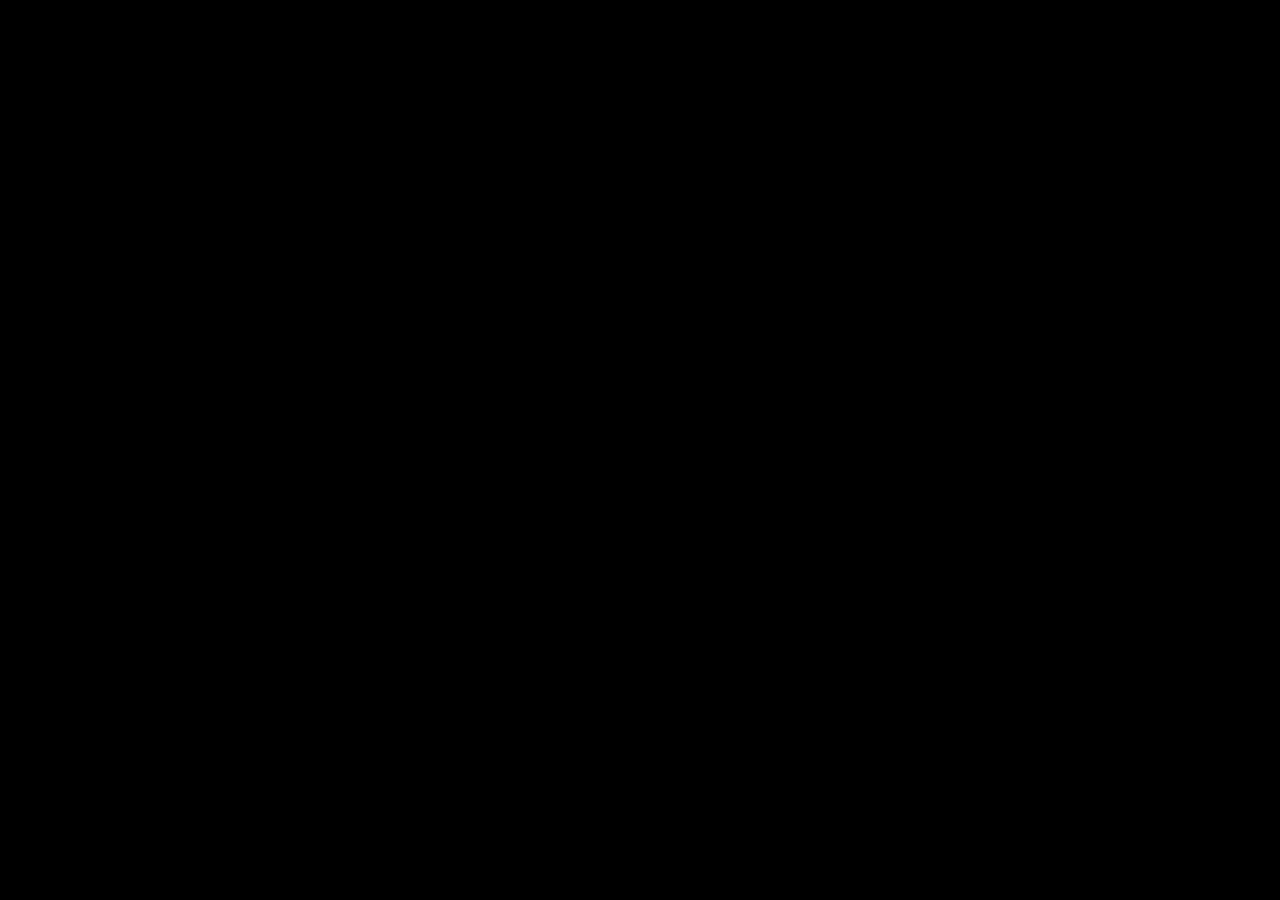
==== index.html @ 33eb742a "Deploy live from V4 source at 844d95bc7da81bb0141fb9010757ad076b0948d5" ====
<!DOCTYPE html><html><head><meta charSet="utf-8"/><meta http-equiv="x-ua-compatible" content="ie=edge"/><meta name="viewport" content="width=device-width, initial-scale=1, shrink-to-fit=no"/><meta name="generator" content="Gatsby 5.12.4"/><style data-href="/styles.d63b2c38c464e5349382.css" data-identity="gatsby-global-css">.Foot1{color:#fff;display:flex;flex-direction:row;font-family:Poppins,sans-serif;height:auto;justify-content:space-around;padding:40px 10px;text-align:start;vertical-align:top;width:100%}.Foot2{background-color:#000;height:8vh;width:100%}.Foot1 ul li{font-size:14px;font-weight:400;list-style:none;padding:5px;text-decoration:none}.Foot1 a{color:#fff;cursor:pointer;text-decoration:none}.Foot1 a:hover{color:hsla(0,0%,100%,.9);text-decoration:underline}.Foot1 ul h1{font-size:18px;font-weight:800;padding:5px}.foot-icons{padding:5px;text-align:start}.foot-icons .icons ul{cursor:pointer;display:flex;flex-direction:row;gap:5px}.foot-icons p{color:#8b8d8f;font-size:14px}.foot-icons span,.icons li{color:#ffc400;font-size:18px;padding:3px}.icons{display:flex}.Dotted-Img{margin:0 10px;position:relative}.Dotted-Img img{display:block;width:100%}.Dotted-Img div{color:#ffc400;font-size:18px;left:50%;position:absolute;top:50%;transform:translate(-50%,-50%)}.foot-icons span{margin-right:10px}.foot-icons p{margin-bottom:10px}@media only screen and (max-width:600px){.Foot1{align-items:start;flex-direction:column;justify-content:start;padding:30px 0}.foot-icons{margin-bottom:-20px;margin-top:-30px;padding:20px}.icons{align-items:center;gap:30px;justify-content:space-between;margin:0 auto;padding:0;width:65%}.Dotted-Img img{width:auto}ul{margin-bottom:30px;padding:20px}}@font-face{font-display:swap;font-family:Bebas Neue;font-style:normal;font-weight:400;src:url([data-uri]) format("woff2"),url([data-uri]) format("woff");unicode-range:u+0100-02af,u+0300-0301,u+0303-0304,u+0308-0309,u+0323,u+0329,u+1e??,u+2020,u+20a0-20ab,u+20ad-20cf,u+2113,u+2c60-2c7f,u+a720-a7ff}@font-face{font-display:swap;font-family:Bebas Neue;font-style:normal;font-weight:400;src:url(/static/bebas-neue-latin-400-normal-2722c396c28250094a8cdb3e71c4bd87.woff2) format("woff2"),url(/static/bebas-neue-latin-400-normal-002af816cd5dd8d1c607b4b5d767f0be.woff) format("woff");unicode-range:u+00??,u+0131,u+0152-0153,u+02bb-02bc,u+02c6,u+02da,u+02dc,u+0300-0301,u+0303-0304,u+0308-0309,u+0323,u+0329,u+2000-206f,u+2074,u+20ac,u+2122,u+2191,u+2193,u+2212,u+2215,u+feff,u+fffd}@font-face{font-display:swap;font-family:Poppins;font-style:normal;font-weight:400;src:url(/static/poppins-devanagari-400-normal-64d5f06ee726edd58ca33456c8ead0cb.woff2) format("woff2"),url(/static/poppins-devanagari-400-normal-0e11b62db931f85340d4f7c0a791a2d4.woff) format("woff");unicode-range:u+0900-097f,u+1cd0-1cf9,u+200c-200d,u+20a8,u+20b9,u+25cc,u+a830-a839,u+a8e0-a8ff}@font-face{font-display:swap;font-family:Poppins;font-style:normal;font-weight:400;src:url([data-uri]) format("woff2"),url([data-uri]) format("woff");unicode-range:u+0100-02af,u+0304,u+0308,u+0329,u+1e00-1e9f,u+1ef2-1eff,u+2020,u+20a0-20ab,u+20ad-20cf,u+2113,u+2c60-2c7f,u+a720-a7ff}@font-face{font-display:swap;font-family:Poppins;font-style:normal;font-weight:400;src:url([data-uri]) format("woff2"),url(/static/poppins-latin-400-normal-cda9c93f49237f11c766e920dd838e8a.woff) format("woff");unicode-range:u+00??,u+0131,u+0152-0153,u+02bb-02bc,u+02c6,u+02da,u+02dc,u+0304,u+0308,u+0329,u+2000-206f,u+2074,u+20ac,u+2122,u+2191,u+2193,u+2212,u+2215,u+feff,u+fffd}@font-face{font-display:swap;font-family:Poppins;font-style:normal;font-weight:800;src:url(/static/poppins-devanagari-800-normal-5e8f879de58d6f900998505aebb65c3d.woff2) format("woff2"),url(/static/poppins-devanagari-800-normal-1be936c894a0d2538aec38dbe88998b3.woff) format("woff");unicode-range:u+0900-097f,u+1cd0-1cf9,u+200c-200d,u+20a8,u+20b9,u+25cc,u+a830-a839,u+a8e0-a8ff}@font-face{font-display:swap;font-family:Poppins;font-style:normal;font-weight:800;src:url([data-uri]) format("woff2"),url([data-uri]) format("woff");unicode-range:u+0100-02af,u+0304,u+0308,u+0329,u+1e00-1e9f,u+1ef2-1eff,u+2020,u+20a0-20ab,u+20ad-20cf,u+2113,u+2c60-2c7f,u+a720-a7ff}@font-face{font-display:swap;font-family:Poppins;font-style:normal;font-weight:800;src:url([data-uri]) format("woff2"),url(/static/poppins-latin-800-normal-e67a6d49530694caae422cfbe8f91bc1.woff) format("woff");unicode-range:u+00??,u+0131,u+0152-0153,u+02bb-02bc,u+02c6,u+02da,u+02dc,u+0304,u+0308,u+0329,u+2000-206f,u+2074,u+20ac,u+2122,u+2191,u+2193,u+2212,u+2215,u+feff,u+fffd}.react-slideshow-container{-webkit-box-align:center;-ms-flex-align:center;align-items:center;display:-webkit-box;display:-ms-flexbox;display:flex;position:relative}.react-slideshow-container .nav{cursor:pointer;position:absolute;z-index:10}.react-slideshow-container .nav:first-of-type{left:0}.react-slideshow-container .nav:last-of-type{right:0}.react-slideshow-container .default-nav{-webkit-box-align:center;-ms-flex-align:center;-webkit-box-pack:center;-ms-flex-pack:center;align-items:center;background:hsla(0,0%,100%,.6);border:0;border-radius:50%;color:#fff;display:-webkit-box;display:-ms-flexbox;display:flex;height:30px;justify-content:center;text-align:center;width:30px}.react-slideshow-container .default-nav:focus,.react-slideshow-container .default-nav:hover{background:#fff;color:#666;outline:0}.react-slideshow-container .default-nav.disabled:hover{cursor:not-allowed}.react-slideshow-container .default-nav:first-of-type{border-right:0;border-top:0;margin-right:-30px}.react-slideshow-container .default-nav:last-of-type{margin-left:-30px}.react-slideshow-container+ul.indicators{-webkit-box-pack:center;-ms-flex-pack:center;display:-webkit-box;display:-ms-flexbox;display:flex;-ms-flex-wrap:wrap;flex-wrap:wrap;justify-content:center;margin-top:20px}.react-slideshow-container+ul.indicators li{display:inline-block;height:7px;margin:0;padding:5px;position:relative;width:7px}.react-slideshow-container+ul.indicators .each-slideshow-indicator{background:transparent;border:0;color:transparent;cursor:pointer;opacity:.25}.react-slideshow-container+ul.indicators .each-slideshow-indicator:before{background:#000;border-radius:50%;content:"";height:7px;left:0;position:absolute;text-align:center;top:0;width:7px}.react-slideshow-container+ul.indicators .each-slideshow-indicator.active,.react-slideshow-container+ul.indicators .each-slideshow-indicator:hover{opacity:.75;outline:0}.react-slideshow-fadezoom-wrapper{overflow:hidden;width:100%}.react-slideshow-fadezoom-wrapper .react-slideshow-fadezoom-images-wrap{display:-webkit-box;display:-ms-flexbox;display:flex;-ms-flex-wrap:wrap;flex-wrap:wrap}.react-slideshow-fadezoom-wrapper .react-slideshow-fadezoom-images-wrap>div{opacity:0;position:relative}.react-slideshow-wrapper .react-slideshow-fade-images-wrap>div[aria-hidden=true]{display:none}.react-slideshow-wrapper.slide{overflow:hidden;width:100%}.react-slideshow-wrapper .images-wrap.horizontal{display:-webkit-box;display:-ms-flexbox;display:flex;-ms-flex-wrap:wrap;flex-wrap:wrap}.react-slideshow-wrapper .images-wrap>div[aria-hidden=true]{display:none}</style><style>.gatsby-image-wrapper{position:relative;overflow:hidden}.gatsby-image-wrapper picture.object-fit-polyfill{position:static!important}.gatsby-image-wrapper img{bottom:0;height:100%;left:0;margin:0;max-width:none;padding:0;position:absolute;right:0;top:0;width:100%;object-fit:cover}.gatsby-image-wrapper [data-main-image]{opacity:0;transform:translateZ(0);transition:opacity .25s linear;will-change:opacity}.gatsby-image-wrapper-constrained{display:inline-block;vertical-align:top}</style><noscript><style>.gatsby-image-wrapper noscript [data-main-image]{opacity:1!important}.gatsby-image-wrapper [data-placeholder-image]{opacity:0!important}</style></noscript><script type="module">const e="undefined"!=typeof HTMLImageElement&&"loading"in HTMLImageElement.prototype;e&&document.body.addEventListener("load",(function(e){const t=e.target;if(void 0===t.dataset.mainImage)return;if(void 0===t.dataset.gatsbyImageSsr)return;let a=null,n=t;for(;null===a&&n;)void 0!==n.parentNode.dataset.gatsbyImageWrapper&&(a=n.parentNode),n=n.parentNode;const o=a.querySelector("[data-placeholder-image]"),r=new Image;r.src=t.currentSrc,r.decode().catch((()=>{})).then((()=>{t.style.opacity=1,o&&(o.style.opacity=0,o.style.transition="opacity 500ms linear")}))}),!0);</script><link rel="sitemap" type="application/xml" href="/sitemap-index.xml"/><link rel="icon" href="/favicon-32x32.png?v=580bbf247406d1970807aa3a33901ec2" type="image/png"/><link rel="manifest" href="/manifest.webmanifest" crossorigin="anonymous"/><link rel="apple-touch-icon" sizes="48x48" href="/icons/icon-48x48.png?v=580bbf247406d1970807aa3a33901ec2"/><link rel="apple-touch-icon" sizes="72x72" href="/icons/icon-72x72.png?v=580bbf247406d1970807aa3a33901ec2"/><link rel="apple-touch-icon" sizes="96x96" href="/icons/icon-96x96.png?v=580bbf247406d1970807aa3a33901ec2"/><link rel="apple-touch-icon" sizes="144x144" href="/icons/icon-144x144.png?v=580bbf247406d1970807aa3a33901ec2"/><link rel="apple-touch-icon" sizes="192x192" href="/icons/icon-192x192.png?v=580bbf247406d1970807aa3a33901ec2"/><link rel="apple-touch-icon" sizes="256x256" href="/icons/icon-256x256.png?v=580bbf247406d1970807aa3a33901ec2"/><link rel="apple-touch-icon" sizes="384x384" href="/icons/icon-384x384.png?v=580bbf247406d1970807aa3a33901ec2"/><link rel="apple-touch-icon" sizes="512x512" href="/icons/icon-512x512.png?v=580bbf247406d1970807aa3a33901ec2"/></head><body><div id="___gatsby"><div style="outline:none" tabindex="-1" id="gatsby-focus-wrapper"><div style="background:transparent"><div style="display:relative"><div style="opacity:1;position:fixed;top:0px;left:0px;width:100vw;height:100vh"><div style="background-color:black;width:100vw;height:100vh"><div style="opacity:0"><div style="width:100%;text-align:center"><div style="display:inline-block;text-align:left"><div data-css-takn8t=""><div style="display:table-cell;height:100vh;vertical-align:middle"><div style="transform:rotate(0deg)"><div style="transform:scale(0.0)"><img src="/static/logo-sm-dfdbf90c0eb3158dd55014bf19c9ae77.jpg"/></div></div></div></div></div></div></div></div></div></div></div></div><div id="gatsby-announcer" style="position:absolute;top:0;width:1px;height:1px;padding:0;overflow:hidden;clip:rect(0, 0, 0, 0);white-space:nowrap;border:0" aria-live="assertive" aria-atomic="true"></div></div><script id="gatsby-script-loader">/*<![CDATA[*/window.pagePath="/";/*]]>*/</script><!-- slice-start id="_gatsby-scripts-1" -->
          <script
            id="gatsby-chunk-mapping"
          >
            window.___chunkMapping="{\"app\":[\"/app-5acd09622c0dd0819c2c.js\"],\"component---src-pages-404-tsx\":[\"/component---src-pages-404-tsx-683196af5b25ce1bec5f.js\"],\"component---src-pages-fivestarcarpentry-five-star-carpentry-tsx\":[],\"component---src-pages-fivestarcarpentry-five-star-carpentry-v-2-tsx\":[],\"component---src-pages-fivestarcarpentry-five-star-carpentry-v-3-tsx\":[],\"component---src-pages-fivestarcarpentry-index-tsx\":[\"/component---src-pages-fivestarcarpentry-index-tsx-785cd543982f91a14976.js\"],\"component---src-pages-index-tsx\":[\"/component---src-pages-index-tsx-76d56319fb21551efcc7.js\"],\"component---src-pages-v-1-tsx\":[\"/component---src-pages-v-1-tsx-fda4b41ac3467a634d67.js\"],\"component---src-pages-v-2-tsx\":[\"/component---src-pages-v-2-tsx-83506e95a5158c6df890.js\"],\"component---src-pages-v-3-tsx\":[\"/component---src-pages-v-3-tsx-4d469a6fe728cb4892d7.js\"],\"component---src-pages-v-4-tsx\":[\"/component---src-pages-v-4-tsx-f5cf23a9ace598807e6f.js\"],\"component---src-pages-v-5-tsx\":[\"/component---src-pages-v-5-tsx-7db40a5712ef97b9ffd4.js\"],\"component---src-pages-v-6-tsx\":[\"/component---src-pages-v-6-tsx-cfa5aeb2bdd195266fc8.js\"]}";
          </script>
        <script>window.___webpackCompilationHash="61e8ec0370f4329373f6";</script><script src="/webpack-runtime-644dfb5ffdb3fe90334c.js" async></script><script src="/framework-427bd55de82b08191ae9.js" async></script><script src="/app-5acd09622c0dd0819c2c.js" async></script><!-- slice-end id="_gatsby-scripts-1" --></body></html>
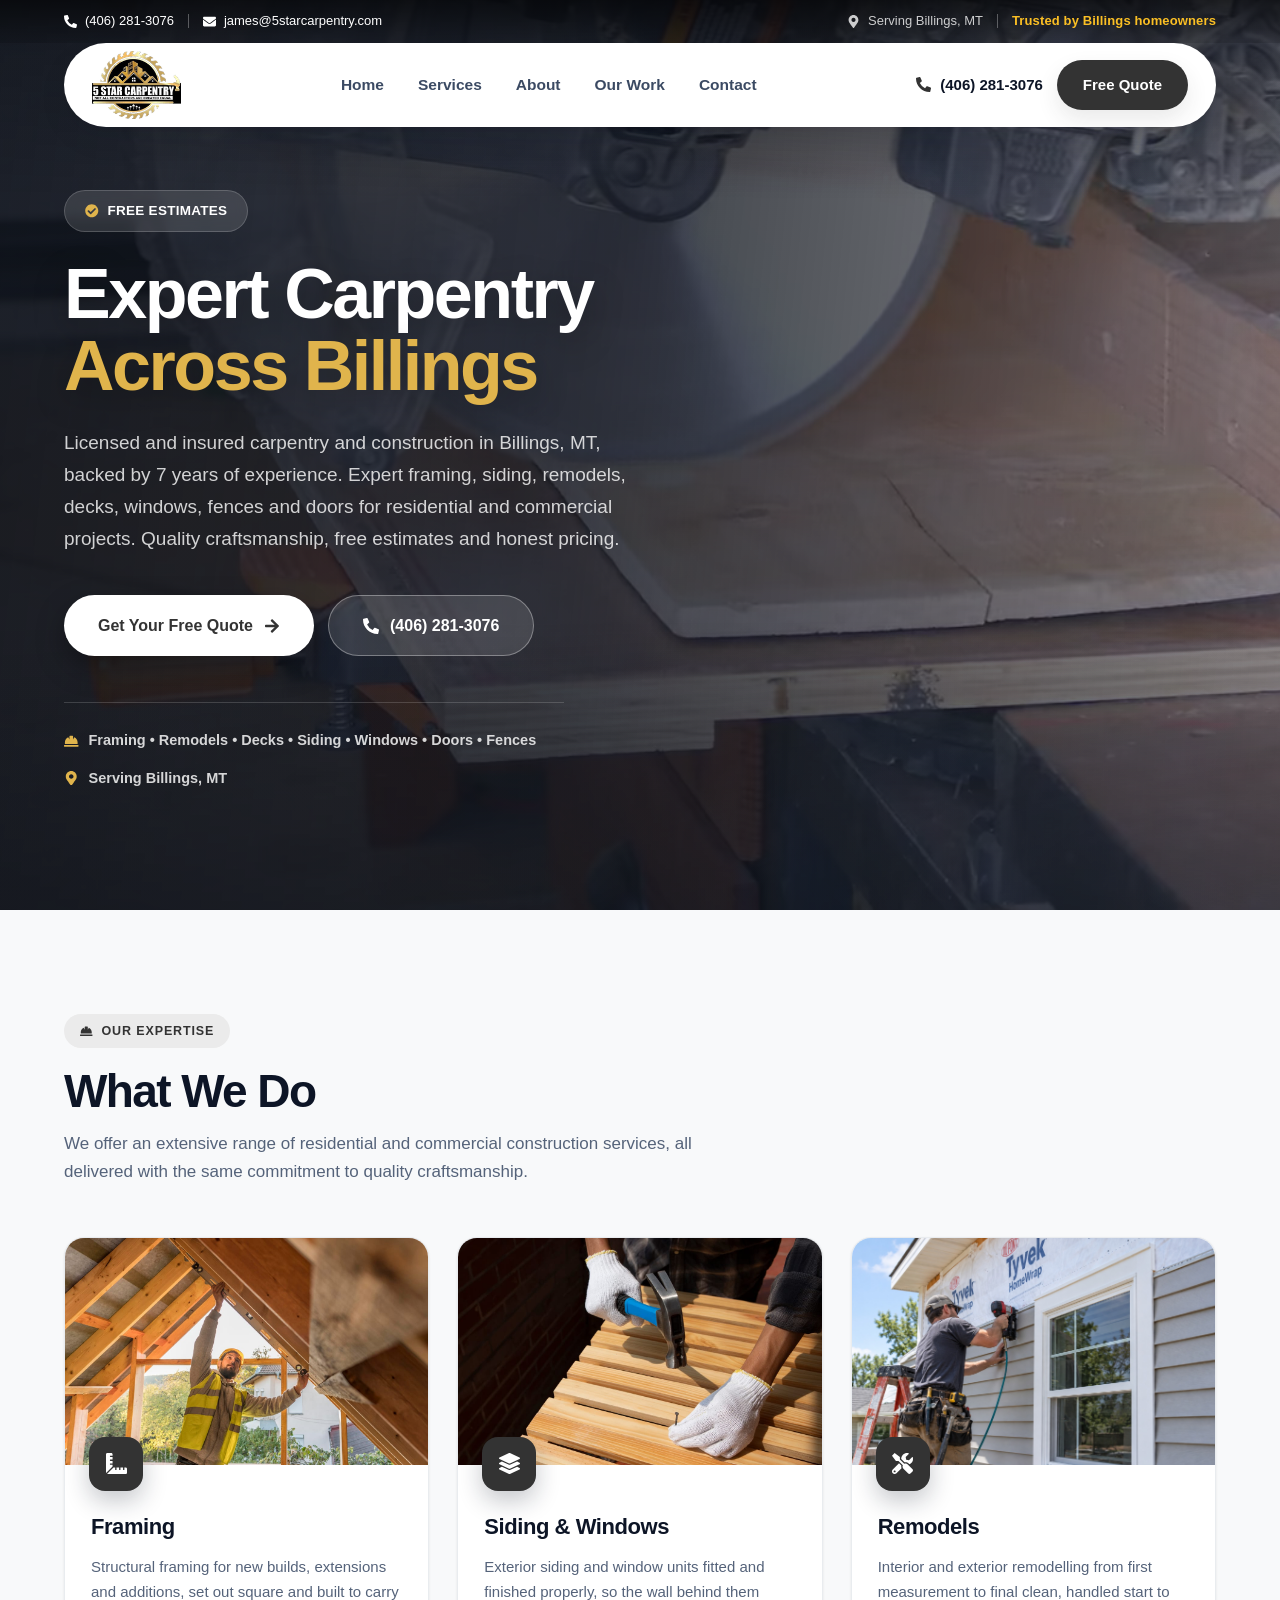
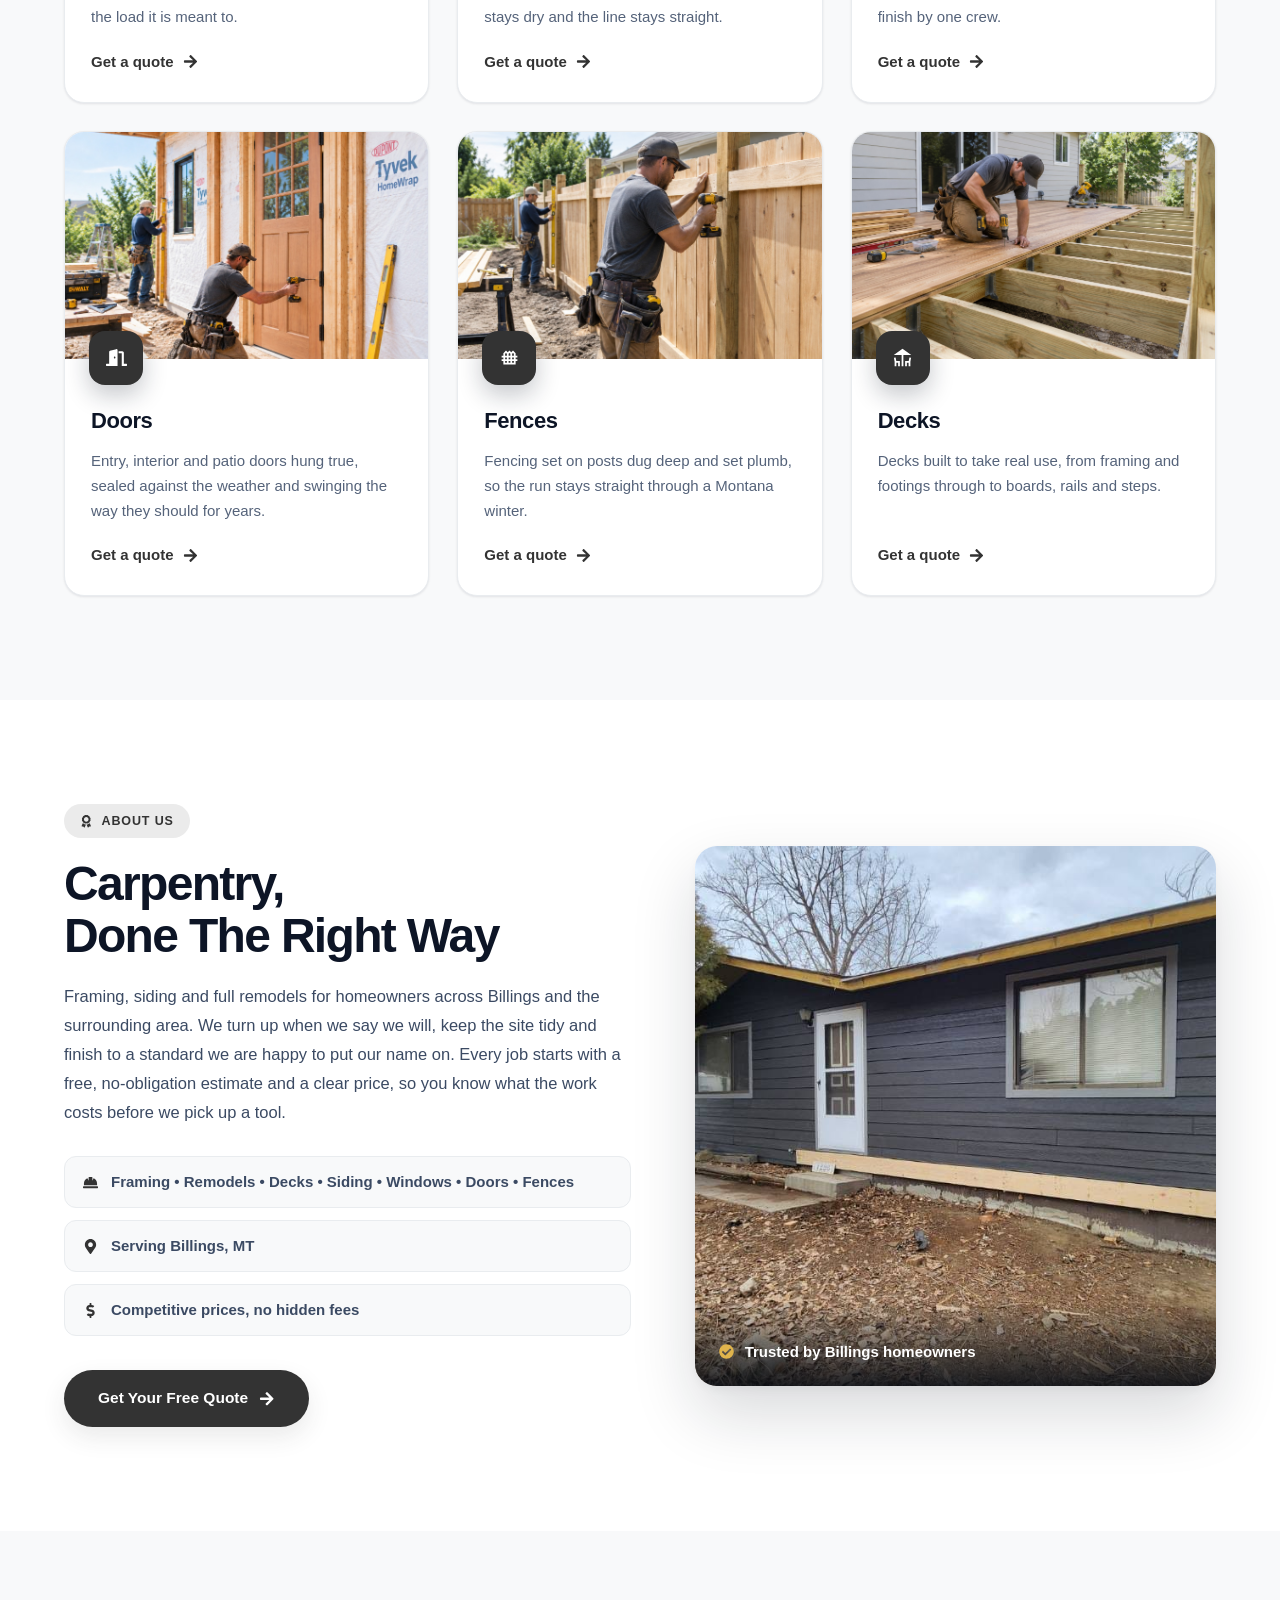
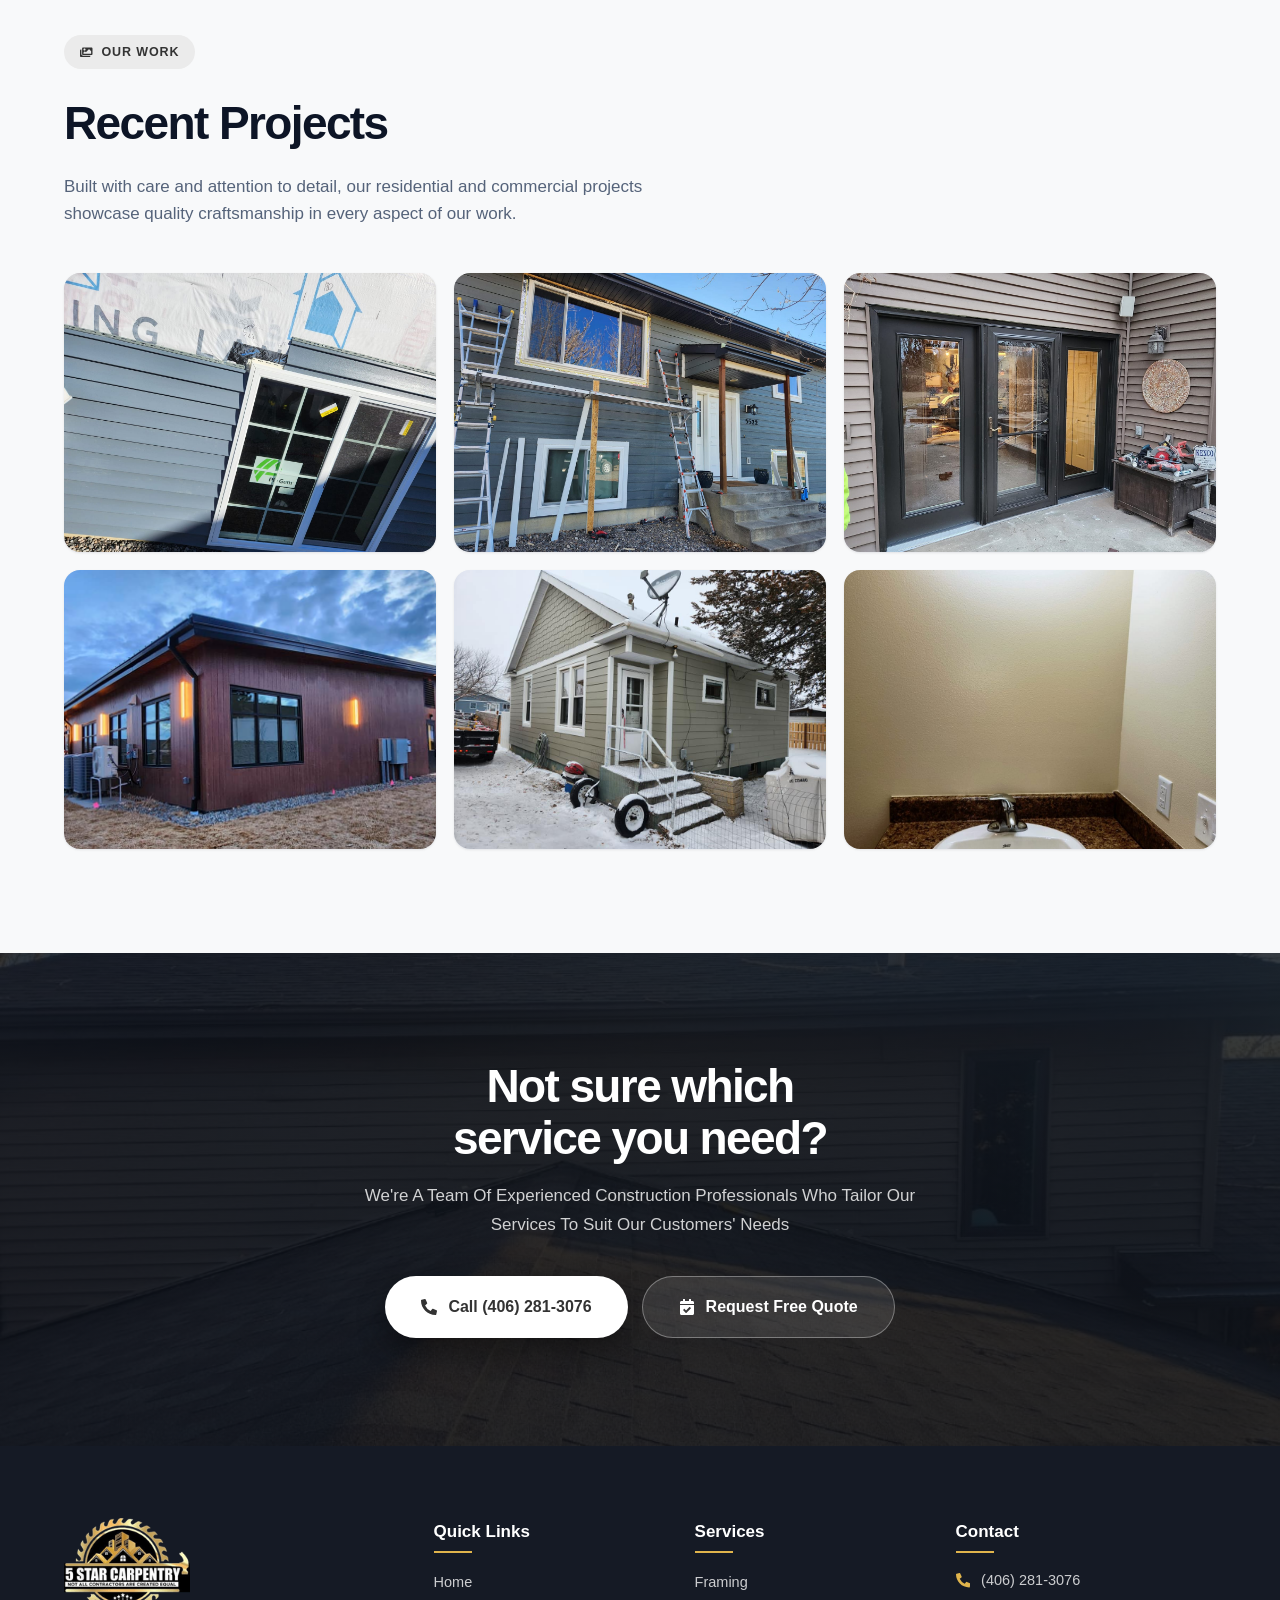
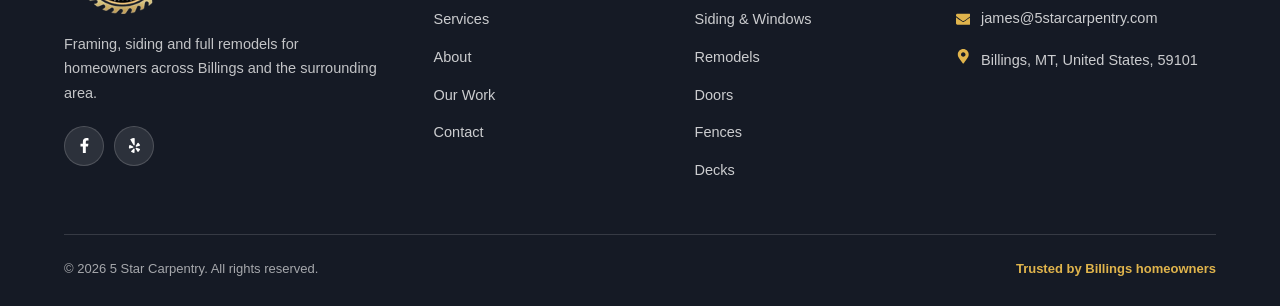
==== commit 606be663: "Deploy live from V5 source at 30a6c4a47149b4f7b932d6fbb8680a53fc4f298f" ====
--- a/index.html
+++ b/index.html
@@ -1,7 +1,7 @@
-<!DOCTYPE html><html><head><meta charSet="utf-8"/><meta http-equiv="x-ua-compatible" content="ie=edge"/><meta name="viewport" content="width=device-width, initial-scale=1, shrink-to-fit=no"/><meta name="generator" content="Gatsby 5.12.4"/><style data-href="/styles.d63b2c38c464e5349382.css" data-identity="gatsby-global-css">.Foot1{color:#fff;display:flex;flex-direction:row;font-family:Poppins,sans-serif;height:auto;justify-content:space-around;padding:40px 10px;text-align:start;vertical-align:top;width:100%}.Foot2{background-color:#000;height:8vh;width:100%}.Foot1 ul li{font-size:14px;font-weight:400;list-style:none;padding:5px;text-decoration:none}.Foot1 a{color:#fff;cursor:pointer;text-decoration:none}.Foot1 a:hover{color:hsla(0,0%,100%,.9);text-decoration:underline}.Foot1 ul h1{font-size:18px;font-weight:800;padding:5px}.foot-icons{padding:5px;text-align:start}.foot-icons .icons ul{cursor:pointer;display:flex;flex-direction:row;gap:5px}.foot-icons p{color:#8b8d8f;font-size:14px}.foot-icons span,.icons li{color:#ffc400;font-size:18px;padding:3px}.icons{display:flex}.Dotted-Img{margin:0 10px;position:relative}.Dotted-Img img{display:block;width:100%}.Dotted-Img div{color:#ffc400;font-size:18px;left:50%;position:absolute;top:50%;transform:translate(-50%,-50%)}.foot-icons span{margin-right:10px}.foot-icons p{margin-bottom:10px}@media only screen and (max-width:600px){.Foot1{align-items:start;flex-direction:column;justify-content:start;padding:30px 0}.foot-icons{margin-bottom:-20px;margin-top:-30px;padding:20px}.icons{align-items:center;gap:30px;justify-content:space-between;margin:0 auto;padding:0;width:65%}.Dotted-Img img{width:auto}ul{margin-bottom:30px;padding:20px}}@font-face{font-display:swap;font-family:Bebas Neue;font-style:normal;font-weight:400;src:url([data-uri]) format("woff2"),url([data-uri]) format("woff");unicode-range:u+0100-02af,u+0300-0301,u+0303-0304,u+0308-0309,u+0323,u+0329,u+1e??,u+2020,u+20a0-20ab,u+20ad-20cf,u+2113,u+2c60-2c7f,u+a720-a7ff}@font-face{font-display:swap;font-family:Bebas Neue;font-style:normal;font-weight:400;src:url(/static/bebas-neue-latin-400-normal-2722c396c28250094a8cdb3e71c4bd87.woff2) format("woff2"),url(/static/bebas-neue-latin-400-normal-002af816cd5dd8d1c607b4b5d767f0be.woff) format("woff");unicode-range:u+00??,u+0131,u+0152-0153,u+02bb-02bc,u+02c6,u+02da,u+02dc,u+0300-0301,u+0303-0304,u+0308-0309,u+0323,u+0329,u+2000-206f,u+2074,u+20ac,u+2122,u+2191,u+2193,u+2212,u+2215,u+feff,u+fffd}@font-face{font-display:swap;font-family:Poppins;font-style:normal;font-weight:400;src:url(/static/poppins-devanagari-400-normal-64d5f06ee726edd58ca33456c8ead0cb.woff2) format("woff2"),url(/static/poppins-devanagari-400-normal-0e11b62db931f85340d4f7c0a791a2d4.woff) format("woff");unicode-range:u+0900-097f,u+1cd0-1cf9,u+200c-200d,u+20a8,u+20b9,u+25cc,u+a830-a839,u+a8e0-a8ff}@font-face{font-display:swap;font-family:Poppins;font-style:normal;font-weight:400;src:url([data-uri]) format("woff2"),url([data-uri]) format("woff");unicode-range:u+0100-02af,u+0304,u+0308,u+0329,u+1e00-1e9f,u+1ef2-1eff,u+2020,u+20a0-20ab,u+20ad-20cf,u+2113,u+2c60-2c7f,u+a720-a7ff}@font-face{font-display:swap;font-family:Poppins;font-style:normal;font-weight:400;src:url([data-uri]) format("woff2"),url(/static/poppins-latin-400-normal-cda9c93f49237f11c766e920dd838e8a.woff) format("woff");unicode-range:u+00??,u+0131,u+0152-0153,u+02bb-02bc,u+02c6,u+02da,u+02dc,u+0304,u+0308,u+0329,u+2000-206f,u+2074,u+20ac,u+2122,u+2191,u+2193,u+2212,u+2215,u+feff,u+fffd}@font-face{font-display:swap;font-family:Poppins;font-style:normal;font-weight:800;src:url(/static/poppins-devanagari-800-normal-5e8f879de58d6f900998505aebb65c3d.woff2) format("woff2"),url(/static/poppins-devanagari-800-normal-1be936c894a0d2538aec38dbe88998b3.woff) format("woff");unicode-range:u+0900-097f,u+1cd0-1cf9,u+200c-200d,u+20a8,u+20b9,u+25cc,u+a830-a839,u+a8e0-a8ff}@font-face{font-display:swap;font-family:Poppins;font-style:normal;font-weight:800;src:url([data-uri]) format("woff2"),url([data-uri]) format("woff");unicode-range:u+0100-02af,u+0304,u+0308,u+0329,u+1e00-1e9f,u+1ef2-1eff,u+2020,u+20a0-20ab,u+20ad-20cf,u+2113,u+2c60-2c7f,u+a720-a7ff}@font-face{font-display:swap;font-family:Poppins;font-style:normal;font-weight:800;src:url([data-uri]) format("woff2"),url(/static/poppins-latin-800-normal-e67a6d49530694caae422cfbe8f91bc1.woff) format("woff");unicode-range:u+00??,u+0131,u+0152-0153,u+02bb-02bc,u+02c6,u+02da,u+02dc,u+0304,u+0308,u+0329,u+2000-206f,u+2074,u+20ac,u+2122,u+2191,u+2193,u+2212,u+2215,u+feff,u+fffd}.react-slideshow-container{-webkit-box-align:center;-ms-flex-align:center;align-items:center;display:-webkit-box;display:-ms-flexbox;display:flex;position:relative}.react-slideshow-container .nav{cursor:pointer;position:absolute;z-index:10}.react-slideshow-container .nav:first-of-type{left:0}.react-slideshow-container .nav:last-of-type{right:0}.react-slideshow-container .default-nav{-webkit-box-align:center;-ms-flex-align:center;-webkit-box-pack:center;-ms-flex-pack:center;align-items:center;background:hsla(0,0%,100%,.6);border:0;border-radius:50%;color:#fff;display:-webkit-box;display:-ms-flexbox;display:flex;height:30px;justify-content:center;text-align:center;width:30px}.react-slideshow-container .default-nav:focus,.react-slideshow-container .default-nav:hover{background:#fff;color:#666;outline:0}.react-slideshow-container .default-nav.disabled:hover{cursor:not-allowed}.react-slideshow-container .default-nav:first-of-type{border-right:0;border-top:0;margin-right:-30px}.react-slideshow-container .default-nav:last-of-type{margin-left:-30px}.react-slideshow-container+ul.indicators{-webkit-box-pack:center;-ms-flex-pack:center;display:-webkit-box;display:-ms-flexbox;display:flex;-ms-flex-wrap:wrap;flex-wrap:wrap;justify-content:center;margin-top:20px}.react-slideshow-container+ul.indicators li{display:inline-block;height:7px;margin:0;padding:5px;position:relative;width:7px}.react-slideshow-container+ul.indicators .each-slideshow-indicator{background:transparent;border:0;color:transparent;cursor:pointer;opacity:.25}.react-slideshow-container+ul.indicators .each-slideshow-indicator:before{background:#000;border-radius:50%;content:"";height:7px;left:0;position:absolute;text-align:center;top:0;width:7px}.react-slideshow-container+ul.indicators .each-slideshow-indicator.active,.react-slideshow-container+ul.indicators .each-slideshow-indicator:hover{opacity:.75;outline:0}.react-slideshow-fadezoom-wrapper{overflow:hidden;width:100%}.react-slideshow-fadezoom-wrapper .react-slideshow-fadezoom-images-wrap{display:-webkit-box;display:-ms-flexbox;display:flex;-ms-flex-wrap:wrap;flex-wrap:wrap}.react-slideshow-fadezoom-wrapper .react-slideshow-fadezoom-images-wrap>div{opacity:0;position:relative}.react-slideshow-wrapper .react-slideshow-fade-images-wrap>div[aria-hidden=true]{display:none}.react-slideshow-wrapper.slide{overflow:hidden;width:100%}.react-slideshow-wrapper .images-wrap.horizontal{display:-webkit-box;display:-ms-flexbox;display:flex;-ms-flex-wrap:wrap;flex-wrap:wrap}.react-slideshow-wrapper .images-wrap>div[aria-hidden=true]{display:none}</style><style>.gatsby-image-wrapper{position:relative;overflow:hidden}.gatsby-image-wrapper picture.object-fit-polyfill{position:static!important}.gatsby-image-wrapper img{bottom:0;height:100%;left:0;margin:0;max-width:none;padding:0;position:absolute;right:0;top:0;width:100%;object-fit:cover}.gatsby-image-wrapper [data-main-image]{opacity:0;transform:translateZ(0);transition:opacity .25s linear;will-change:opacity}.gatsby-image-wrapper-constrained{display:inline-block;vertical-align:top}</style><noscript><style>.gatsby-image-wrapper noscript [data-main-image]{opacity:1!important}.gatsby-image-wrapper [data-placeholder-image]{opacity:0!important}</style></noscript><script type="module">const e="undefined"!=typeof HTMLImageElement&&"loading"in HTMLImageElement.prototype;e&&document.body.addEventListener("load",(function(e){const t=e.target;if(void 0===t.dataset.mainImage)return;if(void 0===t.dataset.gatsbyImageSsr)return;let a=null,n=t;for(;null===a&&n;)void 0!==n.parentNode.dataset.gatsbyImageWrapper&&(a=n.parentNode),n=n.parentNode;const o=a.querySelector("[data-placeholder-image]"),r=new Image;r.src=t.currentSrc,r.decode().catch((()=>{})).then((()=>{t.style.opacity=1,o&&(o.style.opacity=0,o.style.transition="opacity 500ms linear")}))}),!0);</script><link rel="sitemap" type="application/xml" href="/sitemap-index.xml"/><link rel="icon" href="/favicon-32x32.png?v=580bbf247406d1970807aa3a33901ec2" type="image/png"/><link rel="manifest" href="/manifest.webmanifest" crossorigin="anonymous"/><link rel="apple-touch-icon" sizes="48x48" href="/icons/icon-48x48.png?v=580bbf247406d1970807aa3a33901ec2"/><link rel="apple-touch-icon" sizes="72x72" href="/icons/icon-72x72.png?v=580bbf247406d1970807aa3a33901ec2"/><link rel="apple-touch-icon" sizes="96x96" href="/icons/icon-96x96.png?v=580bbf247406d1970807aa3a33901ec2"/><link rel="apple-touch-icon" sizes="144x144" href="/icons/icon-144x144.png?v=580bbf247406d1970807aa3a33901ec2"/><link rel="apple-touch-icon" sizes="192x192" href="/icons/icon-192x192.png?v=580bbf247406d1970807aa3a33901ec2"/><link rel="apple-touch-icon" sizes="256x256" href="/icons/icon-256x256.png?v=580bbf247406d1970807aa3a33901ec2"/><link rel="apple-touch-icon" sizes="384x384" href="/icons/icon-384x384.png?v=580bbf247406d1970807aa3a33901ec2"/><link rel="apple-touch-icon" sizes="512x512" href="/icons/icon-512x512.png?v=580bbf247406d1970807aa3a33901ec2"/></head><body><div id="___gatsby"><div style="outline:none" tabindex="-1" id="gatsby-focus-wrapper"><div style="background:transparent"><div style="display:relative"><div style="opacity:1;position:fixed;top:0px;left:0px;width:100vw;height:100vh"><div style="background-color:black;width:100vw;height:100vh"><div style="opacity:0"><div style="width:100%;text-align:center"><div style="display:inline-block;text-align:left"><div data-css-takn8t=""><div style="display:table-cell;height:100vh;vertical-align:middle"><div style="transform:rotate(0deg)"><div style="transform:scale(0.0)"><img src="/static/logo-sm-dfdbf90c0eb3158dd55014bf19c9ae77.jpg"/></div></div></div></div></div></div></div></div></div></div></div></div><div id="gatsby-announcer" style="position:absolute;top:0;width:1px;height:1px;padding:0;overflow:hidden;clip:rect(0, 0, 0, 0);white-space:nowrap;border:0" aria-live="assertive" aria-atomic="true"></div></div><script id="gatsby-script-loader">/*<![CDATA[*/window.pagePath="/";/*]]>*/</script><!-- slice-start id="_gatsby-scripts-1" -->
+<!DOCTYPE html><html lang="en"><head><meta charSet="utf-8"/><meta http-equiv="x-ua-compatible" content="ie=edge"/><meta name="viewport" content="width=device-width, initial-scale=1, shrink-to-fit=no"/><meta name="generator" content="Gatsby 5.16.1"/><meta name="description" content="Framing, siding, full remodels, decks, windows, commercial, fences, doors and residential construction services across Billings, MT. Free estimates, honest pricing." data-gatsby-head="true"/><style data-href="/styles.eeafb377e5d9f3cb5f6f.css" data-identity="gatsby-global-css">.TopBar-module--bar--ce977{background:linear-gradient(180deg,rgba(0,0,0,.55),rgba(0,0,0,.12));color:#fff;font-size:13px;padding:11px 0;position:relative;z-index:2}.TopBar-module--inner--5512e{align-items:center;display:flex;gap:16px;justify-content:space-between}.TopBar-module--group--28967{align-items:center;display:flex;gap:14px;min-width:0}.TopBar-module--link--5e86a,.TopBar-module--muted--c70c4,.TopBar-module--tagline--e5df4{align-items:center;display:inline-flex;gap:8px;white-space:nowrap}.TopBar-module--link--5e86a{color:#fff;transition:opacity .18s ease}.TopBar-module--link--5e86a:hover{opacity:.78}.TopBar-module--muted--c70c4{color:hsla(0,0%,100%,.78)}.TopBar-module--tagline--e5df4{color:var(--star);font-weight:600;letter-spacing:.01em}.TopBar-module--divider--14070{background:hsla(0,0%,100%,.3);height:14px;width:1px}@media (max-width:1080px){.TopBar-module--divider--14070:last-of-type,.TopBar-module--email--07804,.TopBar-module--tagline--e5df4{display:none}}@media (max-width:860px){.TopBar-module--bar--ce977{display:none}}.Header-module--header--923a3{left:0;position:absolute;top:0;transition:background .28s ease,box-shadow .28s ease,padding .28s ease;width:100%;z-index:40}.Header-module--pinned--e34fb{background:var(--surface);box-shadow:var(--shadow-md);padding:8px 0;position:fixed}.Header-module--pill--e2eaf{align-items:center;background:var(--surface);border-radius:999px;box-shadow:var(--shadow-md);display:grid;gap:24px;grid-template-columns:auto 1fr auto;height:84px;padding:0 28px;transition:height .28s ease,border-radius .28s ease,box-shadow .28s ease,padding .28s ease}.Header-module--pinned--e34fb .Header-module--pill--e2eaf{border-radius:0;box-shadow:none;height:68px;padding:0}.Header-module--logoLink--6f937{align-items:center;display:flex}.Header-module--logo--9b73c{height:68px;max-width:200px;object-fit:contain;transition:height .28s ease;width:auto}.Header-module--pinned--e34fb .Header-module--logo--9b73c{height:54px}.Header-module--nav--f677b{justify-self:center}.Header-module--navList--cdda7{align-items:center;display:flex;gap:34px}.Header-module--navLink--03d70{color:var(--ink-2);font-size:15.5px;font-weight:600;padding:6px 0;position:relative;transition:color .18s ease}.Header-module--navLink--03d70:hover{color:var(--brand)}.Header-module--navLink--03d70:after{background:var(--brand);bottom:0;content:"";height:2px;left:50%;position:absolute;transform:translateX(-50%);transition:width .22s ease;width:0}.Header-module--navLink--03d70:hover:after{width:100%}.Header-module--actions--09d58{align-items:center;display:flex;gap:14px}.Header-module--call--3ab78{align-items:center;color:var(--ink);display:inline-flex;font-size:15px;font-weight:700;gap:9px;white-space:nowrap}.Header-module--call--3ab78 svg,.Header-module--call--3ab78:hover{color:var(--brand)}.Header-module--cta--fdcfa{align-items:center;background:var(--brand);border-radius:999px;box-shadow:0 10px 22px var(--brand-soft);color:var(--brand-ink);display:inline-flex;font-size:15px;font-weight:700;gap:8px;padding:13px 26px;transition:background .18s ease,transform .18s ease;white-space:nowrap}.Header-module--cta--fdcfa:hover{background:var(--brand-strong);transform:translateY(-1px)}.Header-module--burger--ba49d{align-items:center;background:var(--surface);border:1px solid var(--line-strong);border-radius:12px;color:var(--ink);display:none;font-size:18px;height:44px;justify-content:center;width:44px}.Header-module--mobile--adcce{display:none}@media (max-width:1180px){.Header-module--call--3ab78 span{display:none}.Header-module--navList--cdda7{gap:24px}}@media (max-width:860px){.Header-module--pill--e2eaf{border-radius:22px;grid-template-columns:auto 1fr;height:72px;padding:0 16px}.Header-module--pinned--e34fb .Header-module--pill--e2eaf{border-radius:0}.Header-module--logo--9b73c{height:56px}.Header-module--pinned--e34fb .Header-module--logo--9b73c{height:48px}.Header-module--call--3ab78,.Header-module--cta--fdcfa,.Header-module--nav--f677b{display:none}.Header-module--actions--09d58{justify-self:end}.Header-module--burger--ba49d{display:inline-flex}.Header-module--mobile--adcce{background:var(--surface);border-radius:18px;box-shadow:var(--shadow-lg);display:block;margin:10px var(--gutter) 0;padding:12px 18px 18px}.Header-module--mobile--adcce[hidden]{display:none}.Header-module--mobile--adcce a{border-bottom:1px solid var(--line);color:var(--ink-2);display:block;font-size:16px;font-weight:600;padding:13px 4px}.Header-module--mobileCall--d4bd0{background:var(--brand);border-bottom:0!important;border-radius:999px;color:var(--brand-ink)!important;margin-top:14px;padding:14px 18px!important;text-align:center}}.Footer-module--footer--afd90{background:var(--panel);color:#fff;padding:72px 0 26px}.Footer-module--grid--339ae{display:grid;gap:44px;grid-template-columns:1.5fr 1fr 1fr 1.2fr;margin-bottom:40px}.Footer-module--logo--b0f4f{display:block;height:96px;margin-bottom:18px;max-width:100%;object-fit:contain;width:auto}.Footer-module--desc--9d890{color:hsla(0,0%,100%,.74);font-size:14.5px;line-height:1.7;max-width:320px}.Footer-module--social--e1ae8{display:flex;gap:10px;margin-top:20px}.Footer-module--social--e1ae8 a{background:hsla(0,0%,100%,.1);border:1px solid hsla(0,0%,100%,.16);border-radius:50%;color:#fff;display:grid;font-size:15px;height:40px;place-items:center;transition:background .18s ease,transform .18s ease;width:40px}.Footer-module--social--e1ae8 a:hover{background:var(--gold);color:var(--panel);transform:translateY(-2px)}.Footer-module--title--9aafd{display:inline-block;font-size:17px;font-weight:700;margin-bottom:24px;position:relative}.Footer-module--title--9aafd:after{background:var(--gold);bottom:-8px;content:"";height:2px;left:0;position:absolute;width:38px}.Footer-module--contact--03804 li,.Footer-module--links--34636 li{margin-bottom:12px}.Footer-module--contact--03804 a,.Footer-module--contact--03804 span,.Footer-module--links--34636 a{align-items:center;color:hsla(0,0%,100%,.78);display:inline-flex;font-size:14.5px;gap:11px;transition:color .18s ease}.Footer-module--contact--03804 a:hover,.Footer-module--links--34636 a:hover{color:#fff}.Footer-module--contact--03804 svg{color:var(--gold);flex-shrink:0}.Footer-module--contact--03804 span{align-items:flex-start}.Footer-module--emailText--78a4e{word-break:break-word}.Footer-module--bottom--72f69{align-items:center;border-top:1px solid hsla(0,0%,100%,.14);color:hsla(0,0%,100%,.62);display:flex;font-size:13px;gap:16px;justify-content:space-between;padding-top:24px}.Footer-module--tagline--5fcbf{color:var(--gold);font-weight:600}@media (max-width:980px){.Footer-module--grid--339ae{gap:36px;grid-template-columns:1fr 1fr}}@media (max-width:620px){.Footer-module--grid--339ae{grid-template-columns:1fr}.Footer-module--bottom--72f69{flex-direction:column;text-align:center}}:root{--brand:#333;--brand-strong:#2c2c2c;--brand-soft:rgba(51,51,51,.1);--brand-tint:#ebebeb;--brand-ink:#fff;--brand-on-surface:#333;--brand-on-panel:#848484;--accent:#8f8f8f;--accent-strong:#7b7b7b;--accent-ink:#0b1220;--page:#fff;--surface:#fff;--surface-2:#f8f9fa;--surface-3:#eef2f7;--panel:#151a25;--ink:#0d1526;--ink-2:#3b4a63;--ink-3:#55637a;--on-image:#fff;--on-image-dim:hsla(0,0%,100%,.8);--line:#e9ecef;--line-strong:#d3dae4;--glass:hsla(0,0%,100%,.12);--glass-line:hsla(0,0%,100%,.18);--star:#fbbf24;--gold:#e0b44c;--shadow-sm:0 1px 2px rgba(16,24,40,.04),0 1px 3px rgba(16,24,40,.06);--shadow-md:0 2px 4px rgba(16,24,40,.04),0 12px 28px rgba(16,24,40,.08);--shadow-lg:0 4px 8px rgba(16,24,40,.04),0 28px 64px rgba(16,24,40,.16);--hero-overlay:linear-gradient(96deg,rgba(15,19,27,.92),rgba(15,19,27,.8) 46%,rgba(15,19,27,.46));--hero-vignette:linear-gradient(180deg,rgba(15,19,27,.55),transparent 22%,transparent 68%,rgba(15,19,27,.5));--container:1200px;--gutter:24px}*,:after,:before{box-sizing:border-box}html{-webkit-text-size-adjust:100%;scroll-behavior:smooth}body{-webkit-font-smoothing:antialiased;background:var(--page);color:var(--ink);font-family:Segoe UI,-apple-system,BlinkMacSystemFont,Helvetica Neue,Arial,sans-serif;font-size:16px;line-height:1.6}body,h1,h2,h3,p{margin:0}img,video{display:block;max-width:100%}a{color:inherit;text-decoration:none}ul{list-style:none;margin:0;padding:0}button{cursor:pointer;font:inherit}:focus-visible{border-radius:4px;outline:3px solid var(--accent);outline-offset:3px}.container{margin:0 auto;max-width:var(--container);padding:0 var(--gutter);width:100%}@media (prefers-reduced-motion:reduce){html{scroll-behavior:auto}*,:after,:before{animation-duration:.001ms!important;animation-iteration-count:1!important;transition-duration:.001ms!important}}.Hero-module--hero--ac0bd{align-items:center;background:var(--panel);display:flex;min-height:min(92vh,920px);overflow:hidden;padding:190px 0 120px;position:relative}.Hero-module--media--968b0{inset:0;position:absolute;z-index:0}.Hero-module--video--ec916{background:var(--panel) center /cover no-repeat;height:100%;object-fit:cover;width:100%}.Hero-module--scrim--34869{background:var(--hero-overlay);inset:0;position:absolute}.Hero-module--vignette--3e164{background:var(--hero-vignette);inset:0;position:absolute}.Hero-module--inner--ddd7a{position:relative;z-index:2}.Hero-module--actions--d2b34,.Hero-module--body--05421,.Hero-module--eyebrow--d8130,.Hero-module--title--c80ca,.Hero-module--trust--4b7d9{animation:Hero-module--rise--eea7b .6s cubic-bezier(.22,1,.36,1) both}.Hero-module--title--c80ca{animation-delay:.06s}.Hero-module--body--05421{animation-delay:.12s}.Hero-module--actions--d2b34{animation-delay:.18s}.Hero-module--trust--4b7d9{animation-delay:.24s}@keyframes Hero-module--rise--eea7b{0%{opacity:0;transform:translateY(14px)}to{opacity:1;transform:none}}.Hero-module--eyebrow--d8130{align-items:center;-webkit-backdrop-filter:blur(6px);backdrop-filter:blur(6px);background:var(--glass);border:1px solid var(--glass-line);border-radius:999px;color:#fff;display:inline-flex;font-size:13.5px;font-weight:700;gap:9px;letter-spacing:.02em;margin-bottom:26px;padding:9px 20px;text-transform:uppercase}.Hero-module--eyebrow--d8130 svg{color:var(--gold)}.Hero-module--title--c80ca{color:#fff;font-size:clamp(40px,6.4vw,70px);font-weight:800;letter-spacing:-.035em;line-height:1.04;max-width:15ch;text-shadow:0 10px 34px rgba(0,0,0,.3)}.Hero-module--accent--57584{color:var(--gold);font-style:normal}.Hero-module--body--05421{color:var(--on-image-dim);font-size:19px;line-height:1.68;margin-top:24px;max-width:600px}.Hero-module--actions--d2b34{display:flex;flex-wrap:wrap;gap:14px;margin-top:40px}.Hero-module--primary--1969d,.Hero-module--secondary--40347{align-items:center;border-radius:999px;display:inline-flex;font-size:16px;font-weight:700;gap:11px;justify-content:center;padding:17px 34px;transition:transform .18s ease,background .18s ease,border-color .18s ease}.Hero-module--primary--1969d{background:#fff;box-shadow:0 12px 28px rgba(0,0,0,.35);color:var(--brand-on-surface)}.Hero-module--primary--1969d:hover{transform:translateY(-2px)}.Hero-module--secondary--40347{-webkit-backdrop-filter:blur(6px);backdrop-filter:blur(6px);background:var(--glass);border:1px solid hsla(0,0%,100%,.34);color:#fff}.Hero-module--secondary--40347:hover{background:hsla(0,0%,100%,.2);border-color:hsla(0,0%,100%,.55);transform:translateY(-2px)}.Hero-module--trust--4b7d9{border-top:1px solid hsla(0,0%,100%,.16);display:flex;flex-wrap:wrap;gap:14px 30px;margin-top:46px;max-width:500px;padding-top:26px}.Hero-module--trust--4b7d9 li{align-items:center;color:hsla(0,0%,100%,.82);display:inline-flex;font-size:14.5px;font-weight:600;gap:10px}.Hero-module--trust--4b7d9 svg{color:var(--gold);flex-shrink:0}@media (max-width:860px){.Hero-module--hero--ac0bd{min-height:0;padding:132px 0 76px;text-align:left}.Hero-module--body--05421{font-size:17px;margin-top:20px}.Hero-module--actions--d2b34{margin-top:32px}.Hero-module--primary--1969d,.Hero-module--secondary--40347{flex:1 1 100%;padding:16px 26px}.Hero-module--trust--4b7d9{gap:12px;margin-top:34px}.Hero-module--trust--4b7d9 li{flex:1 1 100%}}.Services-module--section--8e88a{background:var(--surface-2);padding:104px 0}.Services-module--head--9b5c3{margin-bottom:52px;max-width:640px}.Services-module--tag--6d799{align-items:center;background:var(--brand-tint);border-radius:999px;color:var(--brand-on-surface);display:inline-flex;font-size:12.5px;font-weight:700;gap:9px;letter-spacing:.07em;padding:7px 16px;text-transform:uppercase}.Services-module--title--2deb7{color:var(--ink);font-size:clamp(32px,4.2vw,46px);font-weight:800;letter-spacing:-.035em;line-height:1.1;margin:18px 0 14px}.Services-module--sub--563d3{color:var(--ink-3);font-size:17px}.Services-module--grid--581c4{display:grid;gap:28px;grid-template-columns:repeat(auto-fit,minmax(300px,1fr))}.Services-module--card--2d0e8{background:var(--surface);border:1px solid var(--line);border-radius:20px;box-shadow:var(--shadow-sm);display:flex;flex-direction:column;overflow:hidden;transition:transform .24s ease,box-shadow .24s ease,border-color .24s ease}.Services-module--card--2d0e8:hover{border-color:var(--line-strong);box-shadow:var(--shadow-lg);transform:translateY(-5px)}.Services-module--media--eb4b9{position:relative}.Services-module--mediaFrame--4c21c{aspect-ratio:16/10;background:var(--surface-3);overflow:hidden}.Services-module--mediaFrame--4c21c img{height:100%;object-fit:cover;transition:transform .5s cubic-bezier(.22,1,.36,1);width:100%}.Services-module--card--2d0e8:hover .Services-module--mediaFrame--4c21c img{transform:scale(1.05)}.Services-module--icon--48214{background:var(--brand);border-radius:16px;bottom:-26px;box-shadow:0 10px 24px rgba(16,24,40,.24);color:var(--brand-ink);display:grid;font-size:21px;height:54px;left:24px;place-items:center;position:absolute;width:54px;z-index:2}.Services-module--body--6cc6a{display:flex;flex:1 1;flex-direction:column;padding:44px 26px 28px}.Services-module--cardTitle--1addb{color:var(--ink);font-size:22px;font-weight:700;letter-spacing:-.02em;margin-bottom:10px}.Services-module--cardText--bd90b{color:var(--ink-3);flex:1 1;font-size:15px;line-height:1.68;margin-bottom:20px}.Services-module--link--84468{align-items:center;align-self:flex-start;color:var(--brand-on-surface);display:inline-flex;font-size:15px;font-weight:700;gap:9px}.Services-module--link--84468 svg{transition:transform .2s ease}.Services-module--link--84468:hover svg{transform:translateX(4px)}@media (max-width:860px){.Services-module--section--8e88a{padding:72px 0}.Services-module--head--9b5c3{margin-bottom:36px}}.Services-module--mediaFallback--23bd1{background:linear-gradient(135deg,var(--panel) 0,#26303f 100%);color:hsla(0,0%,100%,.16);display:grid;font-size:96px;place-items:center}.Services-module--mediaFallback--23bd1 svg{transition:transform .5s cubic-bezier(.22,1,.36,1)}.Services-module--card--2d0e8:hover .Services-module--mediaFallback--23bd1 svg{transform:scale(1.06)}.About-module--section--8d618{background:var(--surface);padding:104px 0}.About-module--grid--e1ecc{align-items:center;display:grid;gap:64px;grid-template-columns:1fr .92fr}.About-module--content--5fdcc,.About-module--imageCol--98b67{min-width:0}.About-module--tag--ebce2{align-items:center;background:var(--brand-tint);border-radius:999px;color:var(--brand-on-surface);display:inline-flex;font-size:12.5px;font-weight:700;gap:9px;letter-spacing:.07em;padding:7px 16px;text-transform:uppercase}.About-module--title--42cf5{color:var(--ink);font-size:clamp(32px,4.4vw,48px);font-weight:800;letter-spacing:-.035em;line-height:1.08;margin:20px 0}.About-module--accent--31ff4{color:var(--accent-on-surface);font-style:normal}.About-module--body--355e2{color:var(--ink-2);font-size:16.5px;line-height:1.75}.About-module--highlights--9db85{display:flex;flex-direction:column;gap:12px;margin:30px 0 34px}.About-module--highlights--9db85 li{align-items:center;background:var(--surface-2);border:1px solid var(--line);border-radius:12px;color:var(--ink-2);display:flex;font-size:15px;font-weight:600;gap:13px;padding:13px 18px}.About-module--highlights--9db85 svg{color:var(--brand);flex-shrink:0}.About-module--cta--b09b8{align-items:center;background:var(--brand);border-radius:999px;box-shadow:0 10px 25px var(--brand-soft);color:var(--brand-ink);display:inline-flex;font-size:15.5px;font-weight:700;gap:11px;padding:16px 34px;transition:background .18s ease,transform .18s ease}.About-module--cta--b09b8:hover{background:var(--brand-strong);transform:translateY(-2px)}.About-module--cta--b09b8 svg{transition:transform .2s ease}.About-module--cta--b09b8:hover svg{transform:translateX(4px)}.About-module--frame--8cf89{border-radius:22px;box-shadow:var(--shadow-lg);height:540px;margin:0;overflow:hidden;position:relative}.About-module--frame--8cf89 img{height:100%;object-fit:cover;width:100%}.About-module--caption--ca357{align-items:center;background:linear-gradient(0deg,rgba(10,14,22,.88),rgba(10,14,22,0));bottom:0;color:#fff;display:flex;font-size:15px;font-weight:700;gap:11px;left:0;padding:38px 24px 22px;position:absolute;right:0}.About-module--caption--ca357 svg{color:var(--gold)}@media (max-width:980px){.About-module--grid--e1ecc{gap:40px;grid-template-columns:1fr}.About-module--frame--8cf89{height:340px}}@media (max-width:860px){.About-module--section--8d618{padding:72px 0}}.Gallery-module--section--0923e{background:var(--surface-2);padding:104px 0}.Gallery-module--head--075aa{margin-bottom:46px;max-width:640px}.Gallery-module--tag--a21a1{align-items:center;background:var(--brand-tint);border-radius:999px;color:var(--brand-on-surface);display:inline-flex;font-size:12.5px;font-weight:700;gap:9px;letter-spacing:.07em;padding:7px 16px;text-transform:uppercase}.Gallery-module--title--1fcff{color:var(--ink);font-size:clamp(32px,4.2vw,46px);font-weight:800;letter-spacing:-.035em;margin:18px 0 12px}.Gallery-module--sub--72a82{color:var(--ink-3);font-size:17px}.Gallery-module--grid--ba0e3{display:grid;gap:18px;grid-template-columns:repeat(auto-fit,minmax(280px,1fr))}.Gallery-module--tile--30b25{aspect-ratio:4/3;background:var(--surface-3);border:0;border-radius:16px;box-shadow:var(--shadow-sm);display:block;overflow:hidden;padding:0;position:relative;width:100%}.Gallery-module--tile--30b25 img{height:100%;object-fit:cover;transition:transform .5s cubic-bezier(.22,1,.36,1);width:100%}.Gallery-module--tile--30b25:focus-visible img,.Gallery-module--tile--30b25:hover img{transform:scale(1.06)}.Gallery-module--hover--265ab{background:rgba(13,21,38,.45);color:#fff;display:grid;font-size:22px;inset:0;opacity:0;place-items:center;position:absolute;transition:opacity .24s ease}.Gallery-module--tile--30b25:focus-visible .Gallery-module--hover--265ab,.Gallery-module--tile--30b25:hover .Gallery-module--hover--265ab{opacity:1}.Gallery-module--overlay--c4cbb{align-items:center;animation:Gallery-module--fade--41d69 .2s ease both;-webkit-backdrop-filter:blur(4px);backdrop-filter:blur(4px);background:rgba(8,11,18,.92);display:flex;inset:0;justify-content:center;padding:24px;position:fixed;z-index:90}@keyframes Gallery-module--fade--41d69{0%{opacity:0}to{opacity:1}}.Gallery-module--figure--d27c5{align-items:center;display:flex;flex-direction:column;gap:14px;margin:0;max-height:86vh;max-width:min(1100px,92vw)}.Gallery-module--figure--d27c5 img{border-radius:10px;box-shadow:0 30px 80px rgba(0,0,0,.6);max-height:78vh;max-width:100%;object-fit:contain;width:auto}.Gallery-module--counter--b9b9a{color:hsla(0,0%,100%,.7);font-size:13.5px;font-weight:600;letter-spacing:.06em}.Gallery-module--arrow--c6965,.Gallery-module--close--7d6cc{background:hsla(0,0%,100%,.1);border:1px solid hsla(0,0%,100%,.22);border-radius:50%;color:#fff;display:grid;font-size:17px;height:50px;place-items:center;position:absolute;transition:background .18s ease,border-color .18s ease;width:50px}.Gallery-module--arrow--c6965:hover,.Gallery-module--close--7d6cc:hover{background:hsla(0,0%,100%,.22);border-color:hsla(0,0%,100%,.45)}.Gallery-module--close--7d6cc{right:22px;top:22px}.Gallery-module--arrow--c6965{top:50%;transform:translateY(-50%)}.Gallery-module--left--3397c{left:22px}.Gallery-module--right--e4612{right:22px}@media (max-width:860px){.Gallery-module--section--0923e{padding:72px 0}.Gallery-module--overlay--c4cbb{padding:12px}.Gallery-module--arrow--c6965,.Gallery-module--close--7d6cc{height:44px;width:44px}.Gallery-module--arrow--c6965{bottom:18px;top:auto;transform:none}.Gallery-module--left--3397c{left:calc(50% - 56px)}.Gallery-module--right--e4612{right:calc(50% - 56px)}.Gallery-module--figure--d27c5 img{max-height:64vh}}.CtaBand-module--section--43288{background:var(--panel);overflow:hidden;padding:108px 0;position:relative;text-align:center}.CtaBand-module--bg--43597{height:100%;inset:0;object-fit:cover;position:absolute;width:100%}.CtaBand-module--scrim--5d696{background:linear-gradient(180deg,rgba(13,17,25,.82),rgba(13,17,25,.88)),radial-gradient(circle at 50% 0,rgba(224,180,76,.16) 0,transparent 60%);inset:0;position:absolute}.CtaBand-module--inner--c51fb{position:relative;z-index:2}.CtaBand-module--title--b84e0{color:#fff;font-size:clamp(30px,4.4vw,46px);font-weight:800;letter-spacing:-.035em;line-height:1.12;margin:0 auto;max-width:18ch}.CtaBand-module--sub--e417c{color:hsla(0,0%,100%,.8);font-size:17px;line-height:1.7;margin:18px auto 36px;max-width:600px}.CtaBand-module--actions--ab49b{display:flex;flex-wrap:wrap;gap:14px;justify-content:center}.CtaBand-module--primary--1d36e,.CtaBand-module--secondary--2356b{align-items:center;border-radius:999px;display:inline-flex;font-size:16px;font-weight:700;gap:11px;justify-content:center;padding:17px 36px;transition:transform .18s ease,background .18s ease,border-color .18s ease}.CtaBand-module--primary--1d36e{background:#fff;box-shadow:0 12px 28px rgba(0,0,0,.4);color:var(--brand-on-surface)}.CtaBand-module--secondary--2356b{background:hsla(0,0%,100%,.1);border:1px solid hsla(0,0%,100%,.34);color:#fff}.CtaBand-module--primary--1d36e:hover,.CtaBand-module--secondary--2356b:hover{transform:translateY(-2px)}.CtaBand-module--secondary--2356b:hover{background:hsla(0,0%,100%,.2);border-color:hsla(0,0%,100%,.55)}@media (max-width:860px){.CtaBand-module--section--43288{padding:74px 0}.CtaBand-module--primary--1d36e,.CtaBand-module--secondary--2356b{flex:1 1 100%}}</style><title data-gatsby-head="true">5 Star Carpentry | Carpentry in Billings, MT</title><link rel="preload" as="image" href="/static/hero-poster-bde05210f8f25e1d0750f76c1d3a44bb.jpg" data-gatsby-head="true"/></head><body><div id="___gatsby"><div style="outline:none" tabindex="-1" id="gatsby-focus-wrapper"><header class="Header-module--header--923a3 "><div class="TopBar-module--bar--ce977"><div class="container TopBar-module--inner--5512e"><div class="TopBar-module--group--28967"><a class="TopBar-module--link--5e86a" href="tel:+14062813076"><svg stroke="currentColor" fill="currentColor" stroke-width="0" viewBox="0 0 512 512" aria-hidden="true" height="1em" width="1em" xmlns="http://www.w3.org/2000/svg"><path d="M497.39 361.8l-112-48a24 24 0 0 0-28 6.9l-49.6 60.6A370.66 370.66 0 0 1 130.6 204.11l60.6-49.6a23.94 23.94 0 0 0 6.9-28l-48-112A24.16 24.16 0 0 0 122.6.61l-104 24A24 24 0 0 0 0 48c0 256.5 207.9 464 464 464a24 24 0 0 0 23.4-18.6l24-104a24.29 24.29 0 0 0-14.01-27.6z"></path></svg><span>(406) 281-3076</span></a><span class="TopBar-module--divider--14070" aria-hidden="true"></span><a class="TopBar-module--link--5e86a" href="mailto:james@5starcarpentry.com"><svg stroke="currentColor" fill="currentColor" stroke-width="0" viewBox="0 0 512 512" aria-hidden="true" height="1em" width="1em" xmlns="http://www.w3.org/2000/svg"><path d="M502.3 190.8c3.9-3.1 9.7-.2 9.7 4.7V400c0 26.5-21.5 48-48 48H48c-26.5 0-48-21.5-48-48V195.6c0-5 5.7-7.8 9.7-4.7 22.4 17.4 52.1 39.5 154.1 113.6 21.1 15.4 56.7 47.8 92.2 47.6 35.7.3 72-32.8 92.3-47.6 102-74.1 131.6-96.3 154-113.7zM256 320c23.2.4 56.6-29.2 73.4-41.4 132.7-96.3 142.8-104.7 173.4-128.7 5.8-4.5 9.2-11.5 9.2-18.9v-19c0-26.5-21.5-48-48-48H48C21.5 64 0 85.5 0 112v19c0 7.4 3.4 14.3 9.2 18.9 30.6 23.9 40.7 32.4 173.4 128.7 16.8 12.2 50.2 41.8 73.4 41.4z"></path></svg><span class="TopBar-module--email--07804">james@5starcarpentry.com</span></a></div><div class="TopBar-module--group--28967"><span class="TopBar-module--muted--c70c4"><svg stroke="currentColor" fill="currentColor" stroke-width="0" viewBox="0 0 384 512" aria-hidden="true" height="1em" width="1em" xmlns="http://www.w3.org/2000/svg"><path d="M172.268 501.67C26.97 291.031 0 269.413 0 192 0 85.961 85.961 0 192 0s192 85.961 192 192c0 77.413-26.97 99.031-172.268 309.67-9.535 13.774-29.93 13.773-39.464 0zM192 272c44.183 0 80-35.817 80-80s-35.817-80-80-80-80 35.817-80 80 35.817 80 80 80z"></path></svg><span>Serving <!-- -->Billings, MT</span></span><span class="TopBar-module--divider--14070" aria-hidden="true"></span><span class="TopBar-module--tagline--e5df4">Trusted by Billings homeowners</span></div></div></div><div class="container"><div class="Header-module--pill--e2eaf"><a class="Header-module--logoLink--6f937" href="#top" aria-label="5 Star Carpentry home"><img class="Header-module--logo--9b73c" src="/static/logo-5213abdab5a3481a069a8f439f8f7fa9.png" alt="5 Star Carpentry logo"/></a><nav class="Header-module--nav--f677b" aria-label="Main"><ul class="Header-module--navList--cdda7"><li><a class="Header-module--navLink--03d70" href="#top">Home</a></li><li><a class="Header-module--navLink--03d70" href="#services">Services</a></li><li><a class="Header-module--navLink--03d70" href="#about">About</a></li><li><a class="Header-module--navLink--03d70" href="#work">Our Work</a></li><li><a class="Header-module--navLink--03d70" href="#contact">Contact</a></li></ul></nav><div class="Header-module--actions--09d58"><a class="Header-module--call--3ab78" href="tel:+14062813076"><svg stroke="currentColor" fill="currentColor" stroke-width="0" viewBox="0 0 512 512" aria-hidden="true" height="1em" width="1em" xmlns="http://www.w3.org/2000/svg"><path d="M497.39 361.8l-112-48a24 24 0 0 0-28 6.9l-49.6 60.6A370.66 370.66 0 0 1 130.6 204.11l60.6-49.6a23.94 23.94 0 0 0 6.9-28l-48-112A24.16 24.16 0 0 0 122.6.61l-104 24A24 24 0 0 0 0 48c0 256.5 207.9 464 464 464a24 24 0 0 0 23.4-18.6l24-104a24.29 24.29 0 0 0-14.01-27.6z"></path></svg><span>(406) 281-3076</span></a><a class="Header-module--cta--fdcfa" href="#contact">Free Quote</a><button class="Header-module--burger--ba49d" type="button" aria-expanded="false" aria-controls="mobile-menu" aria-label="Open menu"><svg stroke="currentColor" fill="currentColor" stroke-width="0" viewBox="0 0 448 512" height="1em" width="1em" xmlns="http://www.w3.org/2000/svg"><path d="M16 132h416c8.837 0 16-7.163 16-16V76c0-8.837-7.163-16-16-16H16C7.163 60 0 67.163 0 76v40c0 8.837 7.163 16 16 16zm0 160h416c8.837 0 16-7.163 16-16v-40c0-8.837-7.163-16-16-16H16c-8.837 0-16 7.163-16 16v40c0 8.837 7.163 16 16 16zm0 160h416c8.837 0 16-7.163 16-16v-40c0-8.837-7.163-16-16-16H16c-8.837 0-16 7.163-16 16v40c0 8.837 7.163 16 16 16z"></path></svg></button></div></div></div><div id="mobile-menu" class="Header-module--mobile--adcce " hidden=""><ul><li><a href="#top">Home</a></li><li><a href="#services">Services</a></li><li><a href="#about">About</a></li><li><a href="#work">Our Work</a></li><li><a href="#contact">Contact</a></li></ul><a class="Header-module--mobileCall--d4bd0" href="tel:+14062813076"><svg stroke="currentColor" fill="currentColor" stroke-width="0" viewBox="0 0 512 512" aria-hidden="true" height="1em" width="1em" xmlns="http://www.w3.org/2000/svg"><path d="M497.39 361.8l-112-48a24 24 0 0 0-28 6.9l-49.6 60.6A370.66 370.66 0 0 1 130.6 204.11l60.6-49.6a23.94 23.94 0 0 0 6.9-28l-48-112A24.16 24.16 0 0 0 122.6.61l-104 24A24 24 0 0 0 0 48c0 256.5 207.9 464 464 464a24 24 0 0 0 23.4-18.6l24-104a24.29 24.29 0 0 0-14.01-27.6z"></path></svg> Call <!-- -->(406) 281-3076</a></div></header><main><section class="Hero-module--hero--ac0bd" id="top"><div class="Hero-module--media--968b0" aria-hidden="true"><video class="Hero-module--video--ec916" poster="/static/hero-poster-bde05210f8f25e1d0750f76c1d3a44bb.jpg" autoplay="" muted="" loop="" playsinline="" preload="metadata"><source src="/videos/hero-loop.webm" type="video/webm"/><source src="/videos/hero-loop.mp4" type="video/mp4"/></video><div class="Hero-module--scrim--34869"></div><div class="Hero-module--vignette--3e164"></div></div><div class="container Hero-module--inner--ddd7a"><span class="Hero-module--eyebrow--d8130"><svg stroke="currentColor" fill="currentColor" stroke-width="0" viewBox="0 0 512 512" aria-hidden="true" height="1em" width="1em" xmlns="http://www.w3.org/2000/svg"><path d="M504 256c0 136.967-111.033 248-248 248S8 392.967 8 256 119.033 8 256 8s248 111.033 248 248zM227.314 387.314l184-184c6.248-6.248 6.248-16.379 0-22.627l-22.627-22.627c-6.248-6.249-16.379-6.249-22.628 0L216 308.118l-70.059-70.059c-6.248-6.248-16.379-6.248-22.628 0l-22.627 22.627c-6.248 6.248-6.248 16.379 0 22.627l104 104c6.249 6.249 16.379 6.249 22.628.001z"></path></svg> <!-- -->Free Estimates</span><h1 class="Hero-module--title--c80ca">Expert Carpentry<!-- --> <em class="Hero-module--accent--57584">Across Billings</em></h1><p class="Hero-module--body--05421">Licensed and insured carpentry and construction in Billings, MT, backed by 7 years of experience. Expert framing, siding, remodels, decks, windows, fences and doors for residential and commercial projects. Quality craftsmanship, free estimates and honest pricing.</p><div class="Hero-module--actions--d2b34"><a class="Hero-module--primary--1969d" href="#contact">Get Your Free Quote <svg stroke="currentColor" fill="currentColor" stroke-width="0" viewBox="0 0 448 512" aria-hidden="true" height="1em" width="1em" xmlns="http://www.w3.org/2000/svg"><path d="M190.5 66.9l22.2-22.2c9.4-9.4 24.6-9.4 33.9 0L441 239c9.4 9.4 9.4 24.6 0 33.9L246.6 467.3c-9.4 9.4-24.6 9.4-33.9 0l-22.2-22.2c-9.5-9.5-9.3-25 .4-34.3L311.4 296H24c-13.3 0-24-10.7-24-24v-32c0-13.3 10.7-24 24-24h287.4L190.9 101.2c-9.8-9.3-10-24.8-.4-34.3z"></path></svg></a><a class="Hero-module--secondary--40347" href="tel:+14062813076"><svg stroke="currentColor" fill="currentColor" stroke-width="0" viewBox="0 0 512 512" aria-hidden="true" height="1em" width="1em" xmlns="http://www.w3.org/2000/svg"><path d="M497.39 361.8l-112-48a24 24 0 0 0-28 6.9l-49.6 60.6A370.66 370.66 0 0 1 130.6 204.11l60.6-49.6a23.94 23.94 0 0 0 6.9-28l-48-112A24.16 24.16 0 0 0 122.6.61l-104 24A24 24 0 0 0 0 48c0 256.5 207.9 464 464 464a24 24 0 0 0 23.4-18.6l24-104a24.29 24.29 0 0 0-14.01-27.6z"></path></svg> <!-- -->(406) 281-3076</a></div><ul class="Hero-module--trust--4b7d9"><li><svg stroke="currentColor" fill="currentColor" stroke-width="0" viewBox="0 0 512 512" aria-hidden="true" height="1em" width="1em" xmlns="http://www.w3.org/2000/svg"><path d="M480 288c0-80.25-49.28-148.92-119.19-177.62L320 192V80a16 16 0 0 0-16-16h-96a16 16 0 0 0-16 16v112l-40.81-81.62C81.28 139.08 32 207.75 32 288v64h448zm16 96H16a16 16 0 0 0-16 16v32a16 16 0 0 0 16 16h480a16 16 0 0 0 16-16v-32a16 16 0 0 0-16-16z"></path></svg>Framing • Remodels • Decks • Siding • Windows • Doors • Fences</li><li><svg stroke="currentColor" fill="currentColor" stroke-width="0" viewBox="0 0 384 512" aria-hidden="true" height="1em" width="1em" xmlns="http://www.w3.org/2000/svg"><path d="M172.268 501.67C26.97 291.031 0 269.413 0 192 0 85.961 85.961 0 192 0s192 85.961 192 192c0 77.413-26.97 99.031-172.268 309.67-9.535 13.774-29.93 13.773-39.464 0zM192 272c44.183 0 80-35.817 80-80s-35.817-80-80-80-80 35.817-80 80 35.817 80 80 80z"></path></svg>Serving <!-- -->Billings, MT</li></ul></div></section><section class="Services-module--section--8e88a" id="services"><div class="container"><header class="Services-module--head--9b5c3"><span class="Services-module--tag--6d799"><svg stroke="currentColor" fill="currentColor" stroke-width="0" viewBox="0 0 512 512" aria-hidden="true" height="1em" width="1em" xmlns="http://www.w3.org/2000/svg"><path d="M480 288c0-80.25-49.28-148.92-119.19-177.62L320 192V80a16 16 0 0 0-16-16h-96a16 16 0 0 0-16 16v112l-40.81-81.62C81.28 139.08 32 207.75 32 288v64h448zm16 96H16a16 16 0 0 0-16 16v32a16 16 0 0 0 16 16h480a16 16 0 0 0 16-16v-32a16 16 0 0 0-16-16z"></path></svg> Our Expertise</span><h2 class="Services-module--title--2deb7">What We Do</h2><p class="Services-module--sub--563d3">We offer an extensive range of residential and commercial construction services, all delivered with the same commitment to quality craftsmanship.</p></header><div class="Services-module--grid--581c4"><article class="Services-module--card--2d0e8"><div class="Services-module--media--eb4b9"><div class="Services-module--mediaFrame--4c21c"><img src="/static/Framing-a6e2f652954612758e2021b88d18b954.jpg" alt="Framing work by 5 Star Carpentry" loading="lazy"/></div><span class="Services-module--icon--48214" aria-hidden="true"><svg stroke="currentColor" fill="currentColor" stroke-width="0" viewBox="0 0 512 512" height="1em" width="1em" xmlns="http://www.w3.org/2000/svg"><path d="M160 288h-56c-4.42 0-8-3.58-8-8v-16c0-4.42 3.58-8 8-8h56v-64h-56c-4.42 0-8-3.58-8-8v-16c0-4.42 3.58-8 8-8h56V96h-56c-4.42 0-8-3.58-8-8V72c0-4.42 3.58-8 8-8h56V32c0-17.67-14.33-32-32-32H32C14.33 0 0 14.33 0 32v448c0 2.77.91 5.24 1.57 7.8L160 329.38V288zm320 64h-32v56c0 4.42-3.58 8-8 8h-16c-4.42 0-8-3.58-8-8v-56h-64v56c0 4.42-3.58 8-8 8h-16c-4.42 0-8-3.58-8-8v-56h-64v56c0 4.42-3.58 8-8 8h-16c-4.42 0-8-3.58-8-8v-56h-41.37L24.2 510.43c2.56.66 5.04 1.57 7.8 1.57h448c17.67 0 32-14.33 32-32v-96c0-17.67-14.33-32-32-32z"></path></svg></span></div><div class="Services-module--body--6cc6a"><h3 class="Services-module--cardTitle--1addb">Framing</h3><p class="Services-module--cardText--bd90b">Structural framing for new builds, extensions and additions, set out square and built to carry the load it is meant to.</p><a class="Services-module--link--84468" href="#contact">Get a quote <svg stroke="currentColor" fill="currentColor" stroke-width="0" viewBox="0 0 448 512" aria-hidden="true" height="1em" width="1em" xmlns="http://www.w3.org/2000/svg"><path d="M190.5 66.9l22.2-22.2c9.4-9.4 24.6-9.4 33.9 0L441 239c9.4 9.4 9.4 24.6 0 33.9L246.6 467.3c-9.4 9.4-24.6 9.4-33.9 0l-22.2-22.2c-9.5-9.5-9.3-25 .4-34.3L311.4 296H24c-13.3 0-24-10.7-24-24v-32c0-13.3 10.7-24 24-24h287.4L190.9 101.2c-9.8-9.3-10-24.8-.4-34.3z"></path></svg></a></div></article><article class="Services-module--card--2d0e8"><div class="Services-module--media--eb4b9"><div class="Services-module--mediaFrame--4c21c"><img src="/static/Siding-00c72baf5da403750a758596426ba265.jpg" alt="Siding &amp; Windows work by 5 Star Carpentry" loading="lazy"/></div><span class="Services-module--icon--48214" aria-hidden="true"><svg stroke="currentColor" fill="currentColor" stroke-width="0" viewBox="0 0 512 512" height="1em" width="1em" xmlns="http://www.w3.org/2000/svg"><path d="M12.41 148.02l232.94 105.67c6.8 3.09 14.49 3.09 21.29 0l232.94-105.67c16.55-7.51 16.55-32.52 0-40.03L266.65 2.31a25.607 25.607 0 0 0-21.29 0L12.41 107.98c-16.55 7.51-16.55 32.53 0 40.04zm487.18 88.28l-58.09-26.33-161.64 73.27c-7.56 3.43-15.59 5.17-23.86 5.17s-16.29-1.74-23.86-5.17L70.51 209.97l-58.1 26.33c-16.55 7.5-16.55 32.5 0 40l232.94 105.59c6.8 3.08 14.49 3.08 21.29 0L499.59 276.3c16.55-7.5 16.55-32.5 0-40zm0 127.8l-57.87-26.23-161.86 73.37c-7.56 3.43-15.59 5.17-23.86 5.17s-16.29-1.74-23.86-5.17L70.29 337.87 12.41 364.1c-16.55 7.5-16.55 32.5 0 40l232.94 105.59c6.8 3.08 14.49 3.08 21.29 0L499.59 404.1c16.55-7.5 16.55-32.5 0-40z"></path></svg></span></div><div class="Services-module--body--6cc6a"><h3 class="Services-module--cardTitle--1addb">Siding &amp; Windows</h3><p class="Services-module--cardText--bd90b">Exterior siding and window units fitted and finished properly, so the wall behind them stays dry and the line stays straight.</p><a class="Services-module--link--84468" href="#contact">Get a quote <svg stroke="currentColor" fill="currentColor" stroke-width="0" viewBox="0 0 448 512" aria-hidden="true" height="1em" width="1em" xmlns="http://www.w3.org/2000/svg"><path d="M190.5 66.9l22.2-22.2c9.4-9.4 24.6-9.4 33.9 0L441 239c9.4 9.4 9.4 24.6 0 33.9L246.6 467.3c-9.4 9.4-24.6 9.4-33.9 0l-22.2-22.2c-9.5-9.5-9.3-25 .4-34.3L311.4 296H24c-13.3 0-24-10.7-24-24v-32c0-13.3 10.7-24 24-24h287.4L190.9 101.2c-9.8-9.3-10-24.8-.4-34.3z"></path></svg></a></div></article><article class="Services-module--card--2d0e8"><div class="Services-module--media--eb4b9"><div class="Services-module--mediaFrame--4c21c"><img src="/static/Remodels-a6c77bfe7a46e310d540308dfdbf29a4.jpg" alt="Remodels work by 5 Star Carpentry" loading="lazy"/></div><span class="Services-module--icon--48214" aria-hidden="true"><svg stroke="currentColor" fill="currentColor" stroke-width="0" viewBox="0 0 512 512" height="1em" width="1em" xmlns="http://www.w3.org/2000/svg"><path d="M501.1 395.7L384 278.6c-23.1-23.1-57.6-27.6-85.4-13.9L192 158.1V96L64 0 0 64l96 128h62.1l106.6 106.6c-13.6 27.8-9.2 62.3 13.9 85.4l117.1 117.1c14.6 14.6 38.2 14.6 52.7 0l52.7-52.7c14.5-14.6 14.5-38.2 0-52.7zM331.7 225c28.3 0 54.9 11 74.9 31l19.4 19.4c15.8-6.9 30.8-16.5 43.8-29.5 37.1-37.1 49.7-89.3 37.9-136.7-2.2-9-13.5-12.1-20.1-5.5l-74.4 74.4-67.9-11.3L334 98.9l74.4-74.4c6.6-6.6 3.4-17.9-5.7-20.2-47.4-11.7-99.6.9-136.6 37.9-28.5 28.5-41.9 66.1-41.2 103.6l82.1 82.1c8.1-1.9 16.5-2.9 24.7-2.9zm-103.9 82l-56.7-56.7L18.7 402.8c-25 25-25 65.5 0 90.5s65.5 25 90.5 0l123.6-123.6c-7.6-19.9-9.9-41.6-5-62.7zM64 472c-13.2 0-24-10.8-24-24 0-13.3 10.7-24 24-24s24 10.7 24 24c0 13.2-10.7 24-24 24z"></path></svg></span></div><div class="Services-module--body--6cc6a"><h3 class="Services-module--cardTitle--1addb">Remodels</h3><p class="Services-module--cardText--bd90b">Interior and exterior remodelling from first measurement to final clean, handled start to finish by one crew.</p><a class="Services-module--link--84468" href="#contact">Get a quote <svg stroke="currentColor" fill="currentColor" stroke-width="0" viewBox="0 0 448 512" aria-hidden="true" height="1em" width="1em" xmlns="http://www.w3.org/2000/svg"><path d="M190.5 66.9l22.2-22.2c9.4-9.4 24.6-9.4 33.9 0L441 239c9.4 9.4 9.4 24.6 0 33.9L246.6 467.3c-9.4 9.4-24.6 9.4-33.9 0l-22.2-22.2c-9.5-9.5-9.3-25 .4-34.3L311.4 296H24c-13.3 0-24-10.7-24-24v-32c0-13.3 10.7-24 24-24h287.4L190.9 101.2c-9.8-9.3-10-24.8-.4-34.3z"></path></svg></a></div></article><article class="Services-module--card--2d0e8"><div class="Services-module--media--eb4b9"><div class="Services-module--mediaFrame--4c21c"><img src="/static/door-59ad698fc219502de57fd043c3b2f49a.jpg" alt="Doors work by 5 Star Carpentry" loading="lazy"/></div><span class="Services-module--icon--48214" aria-hidden="true"><svg stroke="currentColor" fill="currentColor" stroke-width="0" viewBox="0 0 640 512" height="1em" width="1em" xmlns="http://www.w3.org/2000/svg"><path d="M624 448h-80V113.45C544 86.19 522.47 64 496 64H384v64h96v384h144c8.84 0 16-7.16 16-16v-32c0-8.84-7.16-16-16-16zM312.24 1.01l-192 49.74C105.99 54.44 96 67.7 96 82.92V448H16c-8.84 0-16 7.16-16 16v32c0 8.84 7.16 16 16 16h336V33.18c0-21.58-19.56-37.41-39.76-32.17zM264 288c-13.25 0-24-14.33-24-32s10.75-32 24-32 24 14.33 24 32-10.75 32-24 32z"></path></svg></span></div><div class="Services-module--body--6cc6a"><h3 class="Services-module--cardTitle--1addb">Doors</h3><p class="Services-module--cardText--bd90b">Entry, interior and patio doors hung true, sealed against the weather and swinging the way they should for years.</p><a class="Services-module--link--84468" href="#contact">Get a quote <svg stroke="currentColor" fill="currentColor" stroke-width="0" viewBox="0 0 448 512" aria-hidden="true" height="1em" width="1em" xmlns="http://www.w3.org/2000/svg"><path d="M190.5 66.9l22.2-22.2c9.4-9.4 24.6-9.4 33.9 0L441 239c9.4 9.4 9.4 24.6 0 33.9L246.6 467.3c-9.4 9.4-24.6 9.4-33.9 0l-22.2-22.2c-9.5-9.5-9.3-25 .4-34.3L311.4 296H24c-13.3 0-24-10.7-24-24v-32c0-13.3 10.7-24 24-24h287.4L190.9 101.2c-9.8-9.3-10-24.8-.4-34.3z"></path></svg></a></div></article><article class="Services-module--card--2d0e8"><div class="Services-module--media--eb4b9"><div class="Services-module--mediaFrame--4c21c"><img src="/static/fence-8e18d5960d0b706f951c60c153a84b8f.jpg" alt="Fences work by 5 Star Carpentry" loading="lazy"/></div><span class="Services-module--icon--48214" aria-hidden="true"><svg stroke="currentColor" fill="currentColor" stroke-width="0" viewBox="0 0 24 24" height="1em" width="1em" xmlns="http://www.w3.org/2000/svg"><path fill="none" d="M0 0h24v24H0z"></path><path d="M21 12v-2h-2V7l-3-3-2 2-2-2-2 2-2-2-3 3v3H3v2h2v2H3v2h2v4h14v-4h2v-2h-2v-2zm-5-5.17 1 1V10h-2V7.83l.41-.41zm-4 0 .59.59.41.41V10h-2V7.83l.41-.41zM11 14v-2h2v2zm2 2v2h-2v-2zM7 7.83l1-1 .59.59.41.41V10H7zM7 12h2v2H7zm0 4h2v2H7zm10 2h-2v-2h2zm0-4h-2v-2h2z"></path></svg></span></div><div class="Services-module--body--6cc6a"><h3 class="Services-module--cardTitle--1addb">Fences</h3><p class="Services-module--cardText--bd90b">Fencing set on posts dug deep and set plumb, so the run stays straight through a Montana winter.</p><a class="Services-module--link--84468" href="#contact">Get a quote <svg stroke="currentColor" fill="currentColor" stroke-width="0" viewBox="0 0 448 512" aria-hidden="true" height="1em" width="1em" xmlns="http://www.w3.org/2000/svg"><path d="M190.5 66.9l22.2-22.2c9.4-9.4 24.6-9.4 33.9 0L441 239c9.4 9.4 9.4 24.6 0 33.9L246.6 467.3c-9.4 9.4-24.6 9.4-33.9 0l-22.2-22.2c-9.5-9.5-9.3-25 .4-34.3L311.4 296H24c-13.3 0-24-10.7-24-24v-32c0-13.3 10.7-24 24-24h287.4L190.9 101.2c-9.8-9.3-10-24.8-.4-34.3z"></path></svg></a></div></article><article class="Services-module--card--2d0e8"><div class="Services-module--media--eb4b9"><div class="Services-module--mediaFrame--4c21c"><img src="/static/deck-dc5cb55284c5bef0c7a2f16aa0749ddc.jpg" alt="Decks work by 5 Star Carpentry" loading="lazy"/></div><span class="Services-module--icon--48214" aria-hidden="true"><svg stroke="currentColor" fill="currentColor" stroke-width="0" viewBox="0 0 24 24" height="1em" width="1em" xmlns="http://www.w3.org/2000/svg"><path fill="none" d="M0 0h24v24H0z"></path><path d="M22 9 12 2 2 9h9v13h2V9z"></path><path d="m4.14 12-1.96.37.82 4.37V22h2l.02-4H7v4h2v-6H4.9zM19.1 16H15v6h2v-4h1.98l.02 4h2v-5.26l.82-4.37-1.96-.37z"></path></svg></span></div><div class="Services-module--body--6cc6a"><h3 class="Services-module--cardTitle--1addb">Decks</h3><p class="Services-module--cardText--bd90b">Decks built to take real use, from framing and footings through to boards, rails and steps.</p><a class="Services-module--link--84468" href="#contact">Get a quote <svg stroke="currentColor" fill="currentColor" stroke-width="0" viewBox="0 0 448 512" aria-hidden="true" height="1em" width="1em" xmlns="http://www.w3.org/2000/svg"><path d="M190.5 66.9l22.2-22.2c9.4-9.4 24.6-9.4 33.9 0L441 239c9.4 9.4 9.4 24.6 0 33.9L246.6 467.3c-9.4 9.4-24.6 9.4-33.9 0l-22.2-22.2c-9.5-9.5-9.3-25 .4-34.3L311.4 296H24c-13.3 0-24-10.7-24-24v-32c0-13.3 10.7-24 24-24h287.4L190.9 101.2c-9.8-9.3-10-24.8-.4-34.3z"></path></svg></a></div></article></div></div></section><section class="About-module--section--8d618" id="about"><div class="container About-module--grid--e1ecc"><div class="About-module--content--5fdcc"><span class="About-module--tag--ebce2"><svg stroke="currentColor" fill="currentColor" stroke-width="0" viewBox="0 0 384 512" aria-hidden="true" height="1em" width="1em" xmlns="http://www.w3.org/2000/svg"><path d="M97.12 362.63c-8.69-8.69-4.16-6.24-25.12-11.85-9.51-2.55-17.87-7.45-25.43-13.32L1.2 448.7c-4.39 10.77 3.81 22.47 15.43 22.03l52.69-2.01L105.56 507c8 8.44 22.04 5.81 26.43-4.96l52.05-127.62c-10.84 6.04-22.87 9.58-35.31 9.58-19.5 0-37.82-7.59-51.61-21.37zM382.8 448.7l-45.37-111.24c-7.56 5.88-15.92 10.77-25.43 13.32-21.07 5.64-16.45 3.18-25.12 11.85-13.79 13.78-32.12 21.37-51.62 21.37-12.44 0-24.47-3.55-35.31-9.58L252 502.04c4.39 10.77 18.44 13.4 26.43 4.96l36.25-38.28 52.69 2.01c11.62.44 19.82-11.27 15.43-22.03zM263 340c15.28-15.55 17.03-14.21 38.79-20.14 13.89-3.79 24.75-14.84 28.47-28.98 7.48-28.4 5.54-24.97 25.95-45.75 10.17-10.35 14.14-25.44 10.42-39.58-7.47-28.38-7.48-24.42 0-52.83 3.72-14.14-.25-29.23-10.42-39.58-20.41-20.78-18.47-17.36-25.95-45.75-3.72-14.14-14.58-25.19-28.47-28.98-27.88-7.61-24.52-5.62-44.95-26.41-10.17-10.35-25-14.4-38.89-10.61-27.87 7.6-23.98 7.61-51.9 0-13.89-3.79-28.72.25-38.89 10.61-20.41 20.78-17.05 18.8-44.94 26.41-13.89 3.79-24.75 14.84-28.47 28.98-7.47 28.39-5.54 24.97-25.95 45.75-10.17 10.35-14.15 25.44-10.42 39.58 7.47 28.36 7.48 24.4 0 52.82-3.72 14.14.25 29.23 10.42 39.59 20.41 20.78 18.47 17.35 25.95 45.75 3.72 14.14 14.58 25.19 28.47 28.98C104.6 325.96 106.27 325 121 340c13.23 13.47 33.84 15.88 49.74 5.82a39.676 39.676 0 0 1 42.53 0c15.89 10.06 36.5 7.65 49.73-5.82zM97.66 175.96c0-53.03 42.24-96.02 94.34-96.02s94.34 42.99 94.34 96.02-42.24 96.02-94.34 96.02-94.34-42.99-94.34-96.02z"></path></svg> <!-- -->About Us</span><h2 class="About-module--title--42cf5">Carpentry,<br/><em class="About-module--accent--31ff4">Done The Right Way</em></h2><p class="About-module--body--355e2">Framing, siding and full remodels for homeowners across Billings and the surrounding area. We turn up when we say we will, keep the site tidy and finish to a standard we are happy to put our name on. Every job starts with a free, no-obligation estimate and a clear price, so you know what the work costs before we pick up a tool.</p><ul class="About-module--highlights--9db85"><li><svg stroke="currentColor" fill="currentColor" stroke-width="0" viewBox="0 0 512 512" aria-hidden="true" height="1em" width="1em" xmlns="http://www.w3.org/2000/svg"><path d="M480 288c0-80.25-49.28-148.92-119.19-177.62L320 192V80a16 16 0 0 0-16-16h-96a16 16 0 0 0-16 16v112l-40.81-81.62C81.28 139.08 32 207.75 32 288v64h448zm16 96H16a16 16 0 0 0-16 16v32a16 16 0 0 0 16 16h480a16 16 0 0 0 16-16v-32a16 16 0 0 0-16-16z"></path></svg><span>Framing • Remodels • Decks • Siding • Windows • Doors • Fences</span></li><li><svg stroke="currentColor" fill="currentColor" stroke-width="0" viewBox="0 0 384 512" aria-hidden="true" height="1em" width="1em" xmlns="http://www.w3.org/2000/svg"><path d="M172.268 501.67C26.97 291.031 0 269.413 0 192 0 85.961 85.961 0 192 0s192 85.961 192 192c0 77.413-26.97 99.031-172.268 309.67-9.535 13.774-29.93 13.773-39.464 0zM192 272c44.183 0 80-35.817 80-80s-35.817-80-80-80-80 35.817-80 80 35.817 80 80 80z"></path></svg><span>Serving Billings, MT</span></li><li><svg stroke="currentColor" fill="currentColor" stroke-width="0" viewBox="0 0 288 512" aria-hidden="true" height="1em" width="1em" xmlns="http://www.w3.org/2000/svg"><path d="M209.2 233.4l-108-31.6C88.7 198.2 80 186.5 80 173.5c0-16.3 13.2-29.5 29.5-29.5h66.3c12.2 0 24.2 3.7 34.2 10.5 6.1 4.1 14.3 3.1 19.5-2l34.8-34c7.1-6.9 6.1-18.4-1.8-24.5C238 74.8 207.4 64.1 176 64V16c0-8.8-7.2-16-16-16h-32c-8.8 0-16 7.2-16 16v48h-2.5C45.8 64-5.4 118.7.5 183.6c4.2 46.1 39.4 83.6 83.8 96.6l102.5 30c12.5 3.7 21.2 15.3 21.2 28.3 0 16.3-13.2 29.5-29.5 29.5h-66.3C100 368 88 364.3 78 357.5c-6.1-4.1-14.3-3.1-19.5 2l-34.8 34c-7.1 6.9-6.1 18.4 1.8 24.5 24.5 19.2 55.1 29.9 86.5 30v48c0 8.8 7.2 16 16 16h32c8.8 0 16-7.2 16-16v-48.2c46.6-.9 90.3-28.6 105.7-72.7 21.5-61.6-14.6-124.8-72.5-141.7z"></path></svg><span>Competitive prices, no hidden fees</span></li></ul><a class="About-module--cta--b09b8" href="#contact">Get Your Free Quote <svg stroke="currentColor" fill="currentColor" stroke-width="0" viewBox="0 0 448 512" aria-hidden="true" height="1em" width="1em" xmlns="http://www.w3.org/2000/svg"><path d="M190.5 66.9l22.2-22.2c9.4-9.4 24.6-9.4 33.9 0L441 239c9.4 9.4 9.4 24.6 0 33.9L246.6 467.3c-9.4 9.4-24.6 9.4-33.9 0l-22.2-22.2c-9.5-9.5-9.3-25 .4-34.3L311.4 296H24c-13.3 0-24-10.7-24-24v-32c0-13.3 10.7-24 24-24h287.4L190.9 101.2c-9.8-9.3-10-24.8-.4-34.3z"></path></svg></a></div><div class="About-module--imageCol--98b67"><figure class="About-module--frame--8cf89"><img src="/static/about-ce52fdf88a11a687f8eb9b759be48b51.jpg" alt="Siding work completed by 5 Star Carpentry" loading="lazy"/><figcaption class="About-module--caption--ca357"><svg stroke="currentColor" fill="currentColor" stroke-width="0" viewBox="0 0 512 512" aria-hidden="true" height="1em" width="1em" xmlns="http://www.w3.org/2000/svg"><path d="M504 256c0 136.967-111.033 248-248 248S8 392.967 8 256 119.033 8 256 8s248 111.033 248 248zM227.314 387.314l184-184c6.248-6.248 6.248-16.379 0-22.627l-22.627-22.627c-6.248-6.249-16.379-6.249-22.628 0L216 308.118l-70.059-70.059c-6.248-6.248-16.379-6.248-22.628 0l-22.627 22.627c-6.248 6.248-6.248 16.379 0 22.627l104 104c6.249 6.249 16.379 6.249 22.628.001z"></path></svg> <!-- -->Trusted by Billings homeowners</figcaption></figure></div></div></section><section class="Gallery-module--section--0923e" id="work"><div class="container"><header class="Gallery-module--head--075aa"><span class="Gallery-module--tag--a21a1"><svg stroke="currentColor" fill="currentColor" stroke-width="0" viewBox="0 0 576 512" aria-hidden="true" height="1em" width="1em" xmlns="http://www.w3.org/2000/svg"><path d="M480 416v16c0 26.51-21.49 48-48 48H48c-26.51 0-48-21.49-48-48V176c0-26.51 21.49-48 48-48h16v208c0 44.112 35.888 80 80 80h336zm96-80V80c0-26.51-21.49-48-48-48H144c-26.51 0-48 21.49-48 48v256c0 26.51 21.49 48 48 48h384c26.51 0 48-21.49 48-48zM256 128c0 26.51-21.49 48-48 48s-48-21.49-48-48 21.49-48 48-48 48 21.49 48 48zm-96 144l55.515-55.515c4.686-4.686 12.284-4.686 16.971 0L272 256l135.515-135.515c4.686-4.686 12.284-4.686 16.971 0L512 208v112H160v-48z"></path></svg> <!-- -->Our Work</span><h2 class="Gallery-module--title--1fcff">Recent Projects</h2><p class="Gallery-module--sub--72a82">Built with care and attention to detail, our residential and commercial projects showcase quality craftsmanship in every aspect of our work.</p></header><ul class="Gallery-module--grid--ba0e3"><li><button type="button" class="Gallery-module--tile--30b25" aria-label="View photo 1 of 6: Completed carpentry project in Billings"><img src="/static/gallery-01-8a180ec0a21b7f934e161580ef7f79c3.jpg" alt="Completed carpentry project in Billings" loading="lazy"/><span class="Gallery-module--hover--265ab" aria-hidden="true"><svg stroke="currentColor" fill="currentColor" stroke-width="0" viewBox="0 0 448 512" height="1em" width="1em" xmlns="http://www.w3.org/2000/svg"><path d="M0 180V56c0-13.3 10.7-24 24-24h124c6.6 0 12 5.4 12 12v40c0 6.6-5.4 12-12 12H64v84c0 6.6-5.4 12-12 12H12c-6.6 0-12-5.4-12-12zM288 44v40c0 6.6 5.4 12 12 12h84v84c0 6.6 5.4 12 12 12h40c6.6 0 12-5.4 12-12V56c0-13.3-10.7-24-24-24H300c-6.6 0-12 5.4-12 12zm148 276h-40c-6.6 0-12 5.4-12 12v84h-84c-6.6 0-12 5.4-12 12v40c0 6.6 5.4 12 12 12h124c13.3 0 24-10.7 24-24V332c0-6.6-5.4-12-12-12zM160 468v-40c0-6.6-5.4-12-12-12H64v-84c0-6.6-5.4-12-12-12H12c-6.6 0-12 5.4-12 12v124c0 13.3 10.7 24 24 24h124c6.6 0 12-5.4 12-12z"></path></svg></span></button></li><li><button type="button" class="Gallery-module--tile--30b25" aria-label="View photo 2 of 6: Exterior siding work"><img src="/static/gallery-02-463df829e808b3c4d65bc1bf580b657f.jpg" alt="Exterior siding work" loading="lazy"/><span class="Gallery-module--hover--265ab" aria-hidden="true"><svg stroke="currentColor" fill="currentColor" stroke-width="0" viewBox="0 0 448 512" height="1em" width="1em" xmlns="http://www.w3.org/2000/svg"><path d="M0 180V56c0-13.3 10.7-24 24-24h124c6.6 0 12 5.4 12 12v40c0 6.6-5.4 12-12 12H64v84c0 6.6-5.4 12-12 12H12c-6.6 0-12-5.4-12-12zM288 44v40c0 6.6 5.4 12 12 12h84v84c0 6.6 5.4 12 12 12h40c6.6 0 12-5.4 12-12V56c0-13.3-10.7-24-24-24H300c-6.6 0-12 5.4-12 12zm148 276h-40c-6.6 0-12 5.4-12 12v84h-84c-6.6 0-12 5.4-12 12v40c0 6.6 5.4 12 12 12h124c13.3 0 24-10.7 24-24V332c0-6.6-5.4-12-12-12zM160 468v-40c0-6.6-5.4-12-12-12H64v-84c0-6.6-5.4-12-12-12H12c-6.6 0-12 5.4-12 12v124c0 13.3 10.7 24 24 24h124c6.6 0 12-5.4 12-12z"></path></svg></span></button></li><li><button type="button" class="Gallery-module--tile--30b25" aria-label="View photo 3 of 6: Framing work in progress"><img src="/static/gallery-03-ed7e4daf3bf07a493f6b6ed2e1814228.jpg" alt="Framing work in progress" loading="lazy"/><span class="Gallery-module--hover--265ab" aria-hidden="true"><svg stroke="currentColor" fill="currentColor" stroke-width="0" viewBox="0 0 448 512" height="1em" width="1em" xmlns="http://www.w3.org/2000/svg"><path d="M0 180V56c0-13.3 10.7-24 24-24h124c6.6 0 12 5.4 12 12v40c0 6.6-5.4 12-12 12H64v84c0 6.6-5.4 12-12 12H12c-6.6 0-12-5.4-12-12zM288 44v40c0 6.6 5.4 12 12 12h84v84c0 6.6 5.4 12 12 12h40c6.6 0 12-5.4 12-12V56c0-13.3-10.7-24-24-24H300c-6.6 0-12 5.4-12 12zm148 276h-40c-6.6 0-12 5.4-12 12v84h-84c-6.6 0-12 5.4-12 12v40c0 6.6 5.4 12 12 12h124c13.3 0 24-10.7 24-24V332c0-6.6-5.4-12-12-12zM160 468v-40c0-6.6-5.4-12-12-12H64v-84c0-6.6-5.4-12-12-12H12c-6.6 0-12 5.4-12 12v124c0 13.3 10.7 24 24 24h124c6.6 0 12-5.4 12-12z"></path></svg></span></button></li><li><button type="button" class="Gallery-module--tile--30b25" aria-label="View photo 4 of 6: Finished remodel"><img src="/static/gallery-04-c954663faf903be8ccdec26f3b887039.jpg" alt="Finished remodel" loading="lazy"/><span class="Gallery-module--hover--265ab" aria-hidden="true"><svg stroke="currentColor" fill="currentColor" stroke-width="0" viewBox="0 0 448 512" height="1em" width="1em" xmlns="http://www.w3.org/2000/svg"><path d="M0 180V56c0-13.3 10.7-24 24-24h124c6.6 0 12 5.4 12 12v40c0 6.6-5.4 12-12 12H64v84c0 6.6-5.4 12-12 12H12c-6.6 0-12-5.4-12-12zM288 44v40c0 6.6 5.4 12 12 12h84v84c0 6.6 5.4 12 12 12h40c6.6 0 12-5.4 12-12V56c0-13.3-10.7-24-24-24H300c-6.6 0-12 5.4-12 12zm148 276h-40c-6.6 0-12 5.4-12 12v84h-84c-6.6 0-12 5.4-12 12v40c0 6.6 5.4 12 12 12h124c13.3 0 24-10.7 24-24V332c0-6.6-5.4-12-12-12zM160 468v-40c0-6.6-5.4-12-12-12H64v-84c0-6.6-5.4-12-12-12H12c-6.6 0-12 5.4-12 12v124c0 13.3 10.7 24 24 24h124c6.6 0 12-5.4 12-12z"></path></svg></span></button></li><li><button type="button" class="Gallery-module--tile--30b25" aria-label="View photo 5 of 6: Exterior carpentry detail"><img src="/static/gallery-05-f02ea4e1463e2584dff2896374b25359.jpg" alt="Exterior carpentry detail" loading="lazy"/><span class="Gallery-module--hover--265ab" aria-hidden="true"><svg stroke="currentColor" fill="currentColor" stroke-width="0" viewBox="0 0 448 512" height="1em" width="1em" xmlns="http://www.w3.org/2000/svg"><path d="M0 180V56c0-13.3 10.7-24 24-24h124c6.6 0 12 5.4 12 12v40c0 6.6-5.4 12-12 12H64v84c0 6.6-5.4 12-12 12H12c-6.6 0-12-5.4-12-12zM288 44v40c0 6.6 5.4 12 12 12h84v84c0 6.6 5.4 12 12 12h40c6.6 0 12-5.4 12-12V56c0-13.3-10.7-24-24-24H300c-6.6 0-12 5.4-12 12zm148 276h-40c-6.6 0-12 5.4-12 12v84h-84c-6.6 0-12 5.4-12 12v40c0 6.6 5.4 12 12 12h124c13.3 0 24-10.7 24-24V332c0-6.6-5.4-12-12-12zM160 468v-40c0-6.6-5.4-12-12-12H64v-84c0-6.6-5.4-12-12-12H12c-6.6 0-12 5.4-12 12v124c0 13.3 10.7 24 24 24h124c6.6 0 12-5.4 12-12z"></path></svg></span></button></li><li><button type="button" class="Gallery-module--tile--30b25" aria-label="View photo 6 of 6: Completed build"><img src="/static/gallery-06-3b496ebd695a51b896c62d191e71b6d6.jpg" alt="Completed build" loading="lazy"/><span class="Gallery-module--hover--265ab" aria-hidden="true"><svg stroke="currentColor" fill="currentColor" stroke-width="0" viewBox="0 0 448 512" height="1em" width="1em" xmlns="http://www.w3.org/2000/svg"><path d="M0 180V56c0-13.3 10.7-24 24-24h124c6.6 0 12 5.4 12 12v40c0 6.6-5.4 12-12 12H64v84c0 6.6-5.4 12-12 12H12c-6.6 0-12-5.4-12-12zM288 44v40c0 6.6 5.4 12 12 12h84v84c0 6.6 5.4 12 12 12h40c6.6 0 12-5.4 12-12V56c0-13.3-10.7-24-24-24H300c-6.6 0-12 5.4-12 12zm148 276h-40c-6.6 0-12 5.4-12 12v84h-84c-6.6 0-12 5.4-12 12v40c0 6.6 5.4 12 12 12h124c13.3 0 24-10.7 24-24V332c0-6.6-5.4-12-12-12zM160 468v-40c0-6.6-5.4-12-12-12H64v-84c0-6.6-5.4-12-12-12H12c-6.6 0-12 5.4-12 12v124c0 13.3 10.7 24 24 24h124c6.6 0 12-5.4 12-12z"></path></svg></span></button></li></ul></div></section><section class="CtaBand-module--section--43288" id="contact"><img class="CtaBand-module--bg--43597" src="/static/cta-bg-ef11cf635db20dff67761d0319fc45e9.jpg" alt="" aria-hidden="true" loading="lazy"/><div class="CtaBand-module--scrim--5d696" aria-hidden="true"></div><div class="container CtaBand-module--inner--c51fb"><h2 class="CtaBand-module--title--b84e0">Not sure which service you need?</h2><p class="CtaBand-module--sub--e417c">We&#x27;re A Team Of Experienced Construction Professionals Who Tailor Our Services To Suit Our Customers&#x27; Needs</p><div class="CtaBand-module--actions--ab49b"><a class="CtaBand-module--primary--1d36e" href="tel:+14062813076"><svg stroke="currentColor" fill="currentColor" stroke-width="0" viewBox="0 0 512 512" aria-hidden="true" height="1em" width="1em" xmlns="http://www.w3.org/2000/svg"><path d="M497.39 361.8l-112-48a24 24 0 0 0-28 6.9l-49.6 60.6A370.66 370.66 0 0 1 130.6 204.11l60.6-49.6a23.94 23.94 0 0 0 6.9-28l-48-112A24.16 24.16 0 0 0 122.6.61l-104 24A24 24 0 0 0 0 48c0 256.5 207.9 464 464 464a24 24 0 0 0 23.4-18.6l24-104a24.29 24.29 0 0 0-14.01-27.6z"></path></svg> Call <!-- -->(406) 281-3076</a><a class="CtaBand-module--secondary--2356b" href="mailto:james@5starcarpentry.com"><svg stroke="currentColor" fill="currentColor" stroke-width="0" viewBox="0 0 448 512" aria-hidden="true" height="1em" width="1em" xmlns="http://www.w3.org/2000/svg"><path d="M436 160H12c-6.627 0-12-5.373-12-12v-36c0-26.51 21.49-48 48-48h48V12c0-6.627 5.373-12 12-12h40c6.627 0 12 5.373 12 12v52h128V12c0-6.627 5.373-12 12-12h40c6.627 0 12 5.373 12 12v52h48c26.51 0 48 21.49 48 48v36c0 6.627-5.373 12-12 12zM12 192h424c6.627 0 12 5.373 12 12v260c0 26.51-21.49 48-48 48H48c-26.51 0-48-21.49-48-48V204c0-6.627 5.373-12 12-12zm333.296 95.947l-28.169-28.398c-4.667-4.705-12.265-4.736-16.97-.068L194.12 364.665l-45.98-46.352c-4.667-4.705-12.266-4.736-16.971-.068l-28.397 28.17c-4.705 4.667-4.736 12.265-.068 16.97l82.601 83.269c4.667 4.705 12.265 4.736 16.97.068l142.953-141.805c4.705-4.667 4.736-12.265.068-16.97z"></path></svg> Request Free Quote</a></div></div></section></main><footer class="Footer-module--footer--afd90"><div class="container"><div class="Footer-module--grid--339ae"><div><img class="Footer-module--logo--b0f4f" src="/static/logo-5213abdab5a3481a069a8f439f8f7fa9.png" alt="5 Star Carpentry logo" loading="lazy"/><p class="Footer-module--desc--9d890">Framing, siding and full remodels for homeowners across Billings and the surrounding area.</p><div class="Footer-module--social--e1ae8"><a href="https://www.facebook.com/profile.php?id=100078239922784" aria-label="Facebook" target="_blank" rel="noreferrer noopener"><svg stroke="currentColor" fill="currentColor" stroke-width="0" viewBox="0 0 320 512" height="1em" width="1em" xmlns="http://www.w3.org/2000/svg"><path d="M279.14 288l14.22-92.66h-88.91v-60.13c0-25.35 12.42-50.06 52.24-50.06h40.42V6.26S260.43 0 225.36 0c-73.22 0-121.08 44.38-121.08 124.72v70.62H22.89V288h81.39v224h100.17V288z"></path></svg></a><a href="https://www.yelp.com/biz/5-star-carpentry-billings" aria-label="Yelp" target="_blank" rel="noreferrer noopener"><svg stroke="currentColor" fill="currentColor" stroke-width="0" viewBox="0 0 384 512" height="1em" width="1em" xmlns="http://www.w3.org/2000/svg"><path d="M42.9 240.32l99.62 48.61c19.2 9.4 16.2 37.51-4.5 42.71L30.5 358.45a22.79 22.79 0 0 1-28.21-19.6 197.16 197.16 0 0 1 9-85.32 22.8 22.8 0 0 1 31.61-13.21zm44 239.25a199.45 199.45 0 0 0 79.42 32.11A22.78 22.78 0 0 0 192.94 490l3.9-110.82c.7-21.3-25.5-31.91-39.81-16.1l-74.21 82.4a22.82 22.82 0 0 0 4.09 34.09zm145.34-109.92l58.81 94a22.93 22.93 0 0 0 34 5.5 198.36 198.36 0 0 0 52.71-67.61A23 23 0 0 0 364.17 370l-105.42-34.26c-20.31-6.5-37.81 15.8-26.51 33.91zm148.33-132.23a197.44 197.44 0 0 0-50.41-69.31 22.85 22.85 0 0 0-34 4.4l-62 91.92c-11.9 17.7 4.7 40.61 25.2 34.71L366 268.63a23 23 0 0 0 14.61-31.21zM62.11 30.18a22.86 22.86 0 0 0-9.9 32l104.12 180.44c11.7 20.2 42.61 11.9 42.61-11.4V22.88a22.67 22.67 0 0 0-24.5-22.8 320.37 320.37 0 0 0-112.33 30.1z"></path></svg></a></div></div><div><h3 class="Footer-module--title--9aafd">Quick Links</h3><ul class="Footer-module--links--34636"><li><a href="#top">Home</a></li><li><a href="#services">Services</a></li><li><a href="#about">About</a></li><li><a href="#work">Our Work</a></li><li><a href="#contact">Contact</a></li></ul></div><div><h3 class="Footer-module--title--9aafd">Services</h3><ul class="Footer-module--links--34636"><li><a href="#services">Framing</a></li><li><a href="#services">Siding &amp; Windows</a></li><li><a href="#services">Remodels</a></li><li><a href="#services">Doors</a></li><li><a href="#services">Fences</a></li><li><a href="#services">Decks</a></li></ul></div><div><h3 class="Footer-module--title--9aafd">Contact</h3><ul class="Footer-module--contact--03804"><li><a href="tel:+14062813076"><svg stroke="currentColor" fill="currentColor" stroke-width="0" viewBox="0 0 512 512" aria-hidden="true" height="1em" width="1em" xmlns="http://www.w3.org/2000/svg"><path d="M497.39 361.8l-112-48a24 24 0 0 0-28 6.9l-49.6 60.6A370.66 370.66 0 0 1 130.6 204.11l60.6-49.6a23.94 23.94 0 0 0 6.9-28l-48-112A24.16 24.16 0 0 0 122.6.61l-104 24A24 24 0 0 0 0 48c0 256.5 207.9 464 464 464a24 24 0 0 0 23.4-18.6l24-104a24.29 24.29 0 0 0-14.01-27.6z"></path></svg> <!-- -->(406) 281-3076</a></li><li><a href="mailto:james@5starcarpentry.com"><svg stroke="currentColor" fill="currentColor" stroke-width="0" viewBox="0 0 512 512" aria-hidden="true" height="1em" width="1em" xmlns="http://www.w3.org/2000/svg"><path d="M502.3 190.8c3.9-3.1 9.7-.2 9.7 4.7V400c0 26.5-21.5 48-48 48H48c-26.5 0-48-21.5-48-48V195.6c0-5 5.7-7.8 9.7-4.7 22.4 17.4 52.1 39.5 154.1 113.6 21.1 15.4 56.7 47.8 92.2 47.6 35.7.3 72-32.8 92.3-47.6 102-74.1 131.6-96.3 154-113.7zM256 320c23.2.4 56.6-29.2 73.4-41.4 132.7-96.3 142.8-104.7 173.4-128.7 5.8-4.5 9.2-11.5 9.2-18.9v-19c0-26.5-21.5-48-48-48H48C21.5 64 0 85.5 0 112v19c0 7.4 3.4 14.3 9.2 18.9 30.6 23.9 40.7 32.4 173.4 128.7 16.8 12.2 50.2 41.8 73.4 41.4z"></path></svg> <span class="Footer-module--emailText--78a4e">james@5starcarpentry.com</span></a></li><li><span><svg stroke="currentColor" fill="currentColor" stroke-width="0" viewBox="0 0 384 512" aria-hidden="true" height="1em" width="1em" xmlns="http://www.w3.org/2000/svg"><path d="M172.268 501.67C26.97 291.031 0 269.413 0 192 0 85.961 85.961 0 192 0s192 85.961 192 192c0 77.413-26.97 99.031-172.268 309.67-9.535 13.774-29.93 13.773-39.464 0zM192 272c44.183 0 80-35.817 80-80s-35.817-80-80-80-80 35.817-80 80 35.817 80 80 80z"></path></svg> <!-- -->Billings, MT, United States, 59101</span></li></ul></div></div><div class="Footer-module--bottom--72f69"><p>© <!-- -->2026<!-- --> <!-- -->5 Star Carpentry<!-- -->. All rights reserved.</p><p class="Footer-module--tagline--5fcbf">Trusted by Billings homeowners</p></div></div></footer></div><div id="gatsby-announcer" style="position:absolute;top:0;width:1px;height:1px;padding:0;overflow:hidden;clip:rect(0, 0, 0, 0);white-space:nowrap;border:0" aria-live="assertive" aria-atomic="true"></div></div><script id="gatsby-script-loader">/*<![CDATA[*/window.pagePath="/";/*]]>*/</script><!-- slice-start id="_gatsby-scripts-1" -->
           <script
             id="gatsby-chunk-mapping"
           >
-            window.___chunkMapping="{\"app\":[\"/app-5acd09622c0dd0819c2c.js\"],\"component---src-pages-404-tsx\":[\"/component---src-pages-404-tsx-683196af5b25ce1bec5f.js\"],\"component---src-pages-fivestarcarpentry-five-star-carpentry-tsx\":[],\"component---src-pages-fivestarcarpentry-five-star-carpentry-v-2-tsx\":[],\"component---src-pages-fivestarcarpentry-five-star-carpentry-v-3-tsx\":[],\"component---src-pages-fivestarcarpentry-index-tsx\":[\"/component---src-pages-fivestarcarpentry-index-tsx-785cd543982f91a14976.js\"],\"component---src-pages-index-tsx\":[\"/component---src-pages-index-tsx-76d56319fb21551efcc7.js\"],\"component---src-pages-v-1-tsx\":[\"/component---src-pages-v-1-tsx-fda4b41ac3467a634d67.js\"],\"component---src-pages-v-2-tsx\":[\"/component---src-pages-v-2-tsx-83506e95a5158c6df890.js\"],\"component---src-pages-v-3-tsx\":[\"/component---src-pages-v-3-tsx-4d469a6fe728cb4892d7.js\"],\"component---src-pages-v-4-tsx\":[\"/component---src-pages-v-4-tsx-f5cf23a9ace598807e6f.js\"],\"component---src-pages-v-5-tsx\":[\"/component---src-pages-v-5-tsx-7db40a5712ef97b9ffd4.js\"],\"component---src-pages-v-6-tsx\":[\"/component---src-pages-v-6-tsx-cfa5aeb2bdd195266fc8.js\"]}";
+            window.___chunkMapping="{\"app\":[\"/app-48166c23cc85f97f9fd2.js\"],\"component---src-pages-index-js\":[\"/component---src-pages-index-js-f07b8506a861875ae8aa.js\"]}";
           </script>
-        <script>window.___webpackCompilationHash="61e8ec0370f4329373f6";</script><script src="/webpack-runtime-644dfb5ffdb3fe90334c.js" async></script><script src="/framework-427bd55de82b08191ae9.js" async></script><script src="/app-5acd09622c0dd0819c2c.js" async></script><!-- slice-end id="_gatsby-scripts-1" --></body></html>+        <script>window.___webpackCompilationHash="9e043b077648fb177eaf";</script><script src="/webpack-runtime-72de450f8b9cfd764243.js" async></script><script src="/framework-d2e64abee04cdddc6700.js" async></script><script src="/app-48166c23cc85f97f9fd2.js" async></script><!-- slice-end id="_gatsby-scripts-1" --></body></html>
